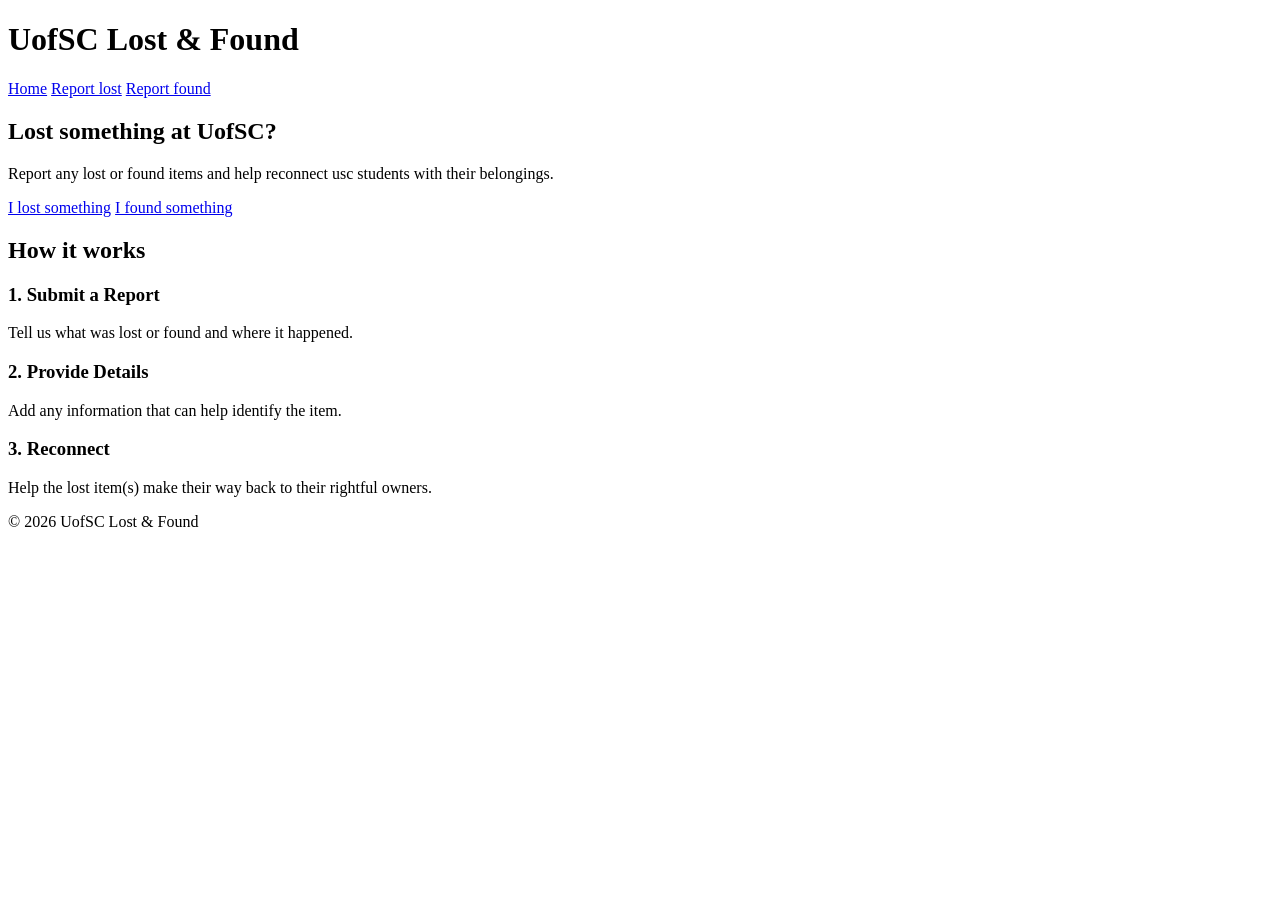
==== index.html @ 00a9fbac "Add files via upload" ====
<!DOCTYPE html>
<html lang="en">
<head>
    <meta charset="UTF-8">
    <meta name="viewport" content="width=device-width, initial-scale=1.0">
    <title>UofSC Lost & Found</title>
    <link rel="stylesheet" href="styles.css">
</head>

<body>

    <header>
        <h1>UofSC Lost & Found</h1>

        <nav>
            <a href="index.html">Home</a>
            <a href="lost.html">Report lost</a>
            <a href="found.html">Report found</a>
        </nav>
    </header>

    <main>

        <section class="hero">
            <h2>Lost something at UofSC?</h2>

            <p>
                Report any lost or found items and help reconnect usc students
                with their belongings.
            </p>

            <div class="button-container">
                <a class="button" href="lost.html">I lost something</a>
                <a class="button" href="found.html">I found something</a>
            </div>
        </section>

        <section class="info">
            <h2>How it works</h2>

            <div class="cards">

                <div class="card">
                    <h3>1. Submit a Report</h3>
                    <p>Tell us what was lost or found and where it happened.</p>
                </div>

                <div class="card">
                    <h3>2. Provide Details</h3>
                    <p>Add any information that can help identify the item.</p>
                </div>

                <div class="card">
                    <h3>3. Reconnect</h3>
                    <p>Help the lost item(s) make their way back to their rightful owners.</p>
                </div>

            </div>
        </section>

    </main>

    <footer>
        <p>&copy; 2026 UofSC Lost & Found</p>
    </footer>

</body>
</html>
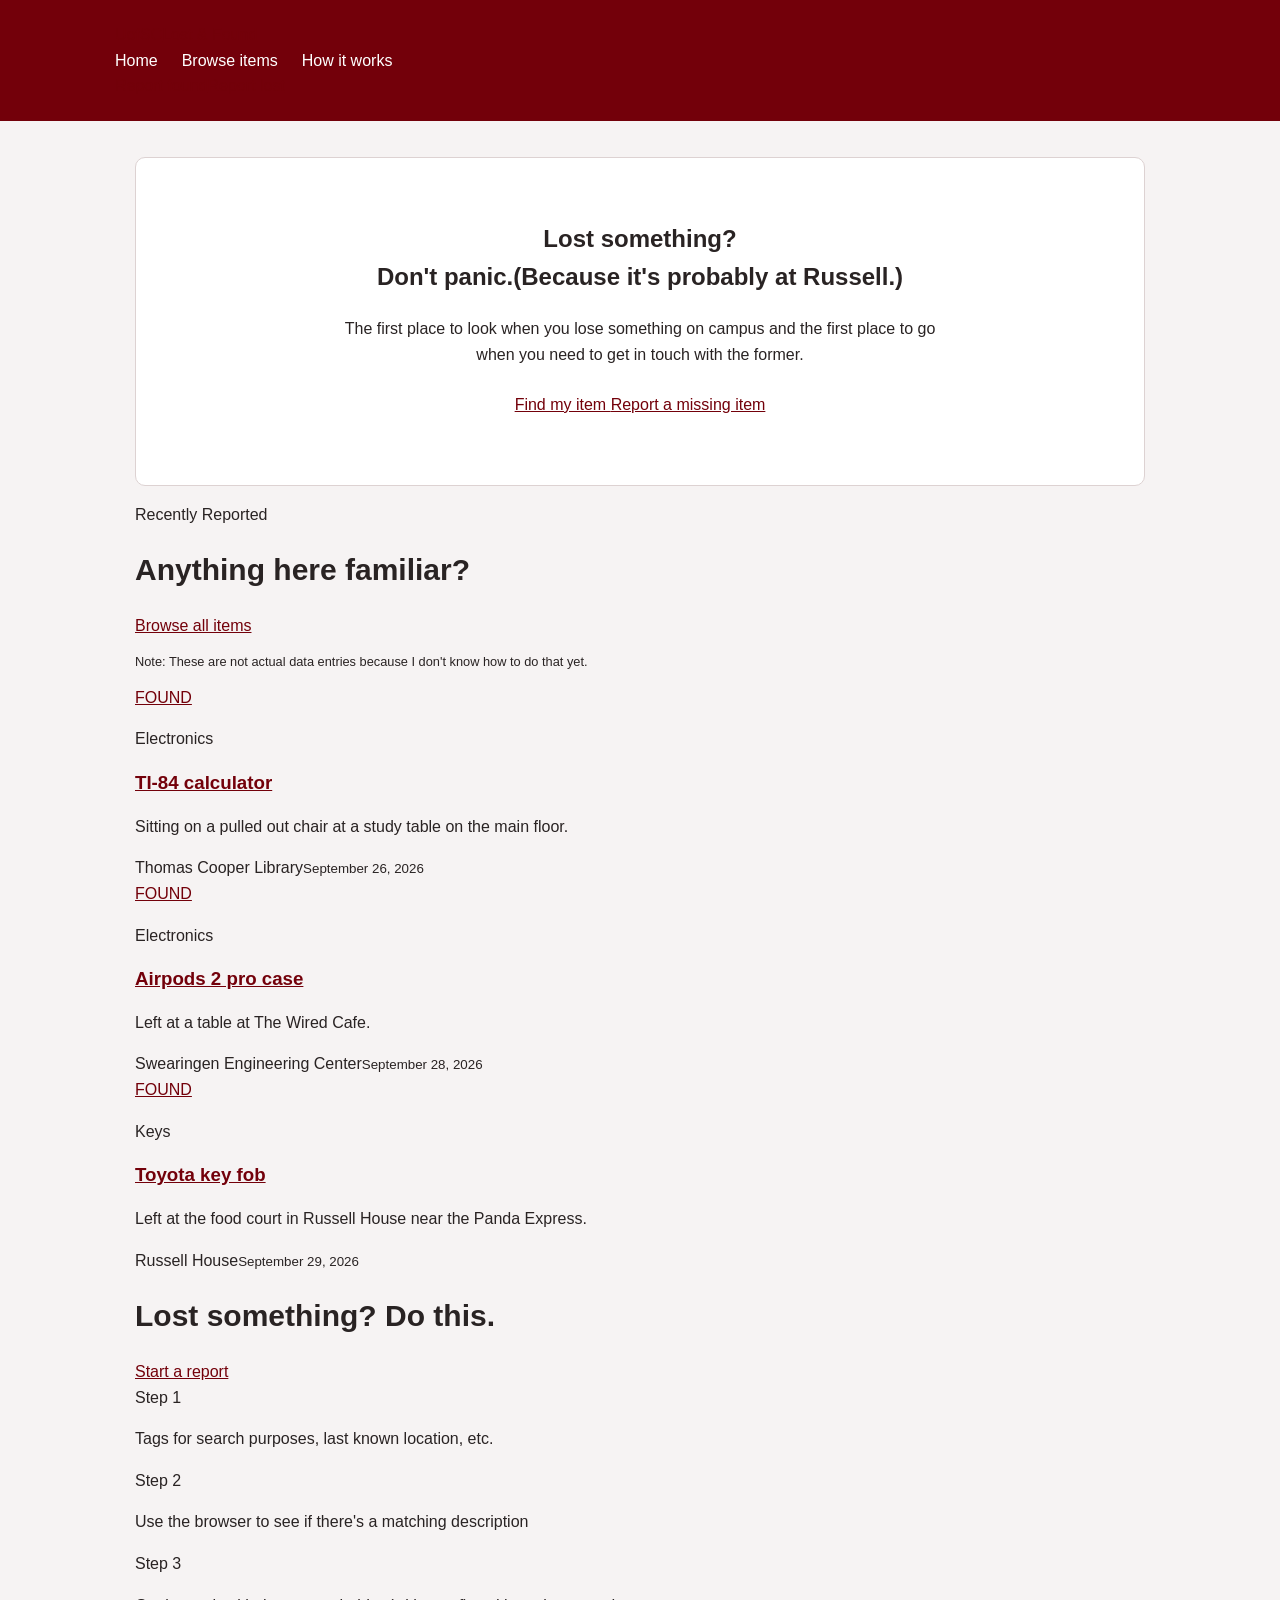
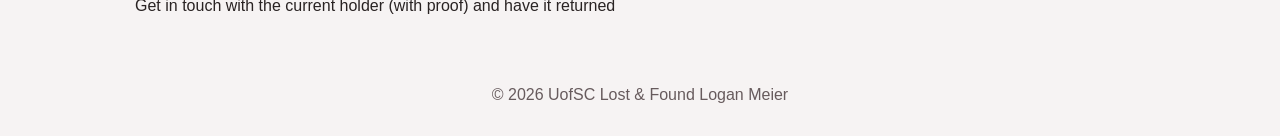
==== commit 80f89c80: "Refactoring" ====
--- a/index.html
+++ b/index.html
@@ -1,68 +1,12 @@
 <!DOCTYPE html>
 <html lang="en">
 <head>
-    <meta charset="UTF-8">
-    <meta name="viewport" content="width=device-width, initial-scale=1.0">
-    <title>UofSC Lost & Found</title>
-    <link rel="stylesheet" href="styles.css">
+<!-- Author: Logan Meier -->
+<meta charset="UTF-8">
+<meta name="viewport" content="width=device-width, initial-scale=1.0">
+<title>Home | UofSC Lost &amp; Found</title>
+<link rel="stylesheet" href="styles.css">
+<style>.sample-note { font-size: 0.8rem; }</style>
 </head>
-
-<body>
-
-    <header>
-        <h1>UofSC Lost & Found</h1>
-
-        <nav>
-            <a href="index.html">Home</a>
-            <a href="lost.html">Report lost</a>
-            <a href="found.html">Report found</a>
-        </nav>
-    </header>
-
-    <main>
-
-        <section class="hero">
-            <h2>Lost something at UofSC?</h2>
-
-            <p>
-                Report any lost or found items and help reconnect usc students
-                with their belongings.
-            </p>
-
-            <div class="button-container">
-                <a class="button" href="lost.html">I lost something</a>
-                <a class="button" href="found.html">I found something</a>
-            </div>
-        </section>
-
-        <section class="info">
-            <h2>How it works</h2>
-
-            <div class="cards">
-
-                <div class="card">
-                    <h3>1. Submit a Report</h3>
-                    <p>Tell us what was lost or found and where it happened.</p>
-                </div>
-
-                <div class="card">
-                    <h3>2. Provide Details</h3>
-                    <p>Add any information that can help identify the item.</p>
-                </div>
-
-                <div class="card">
-                    <h3>3. Reconnect</h3>
-                    <p>Help the lost item(s) make their way back to their rightful owners.</p>
-                </div>
-
-            </div>
-        </section>
-
-    </main>
-
-    <footer>
-        <p>&copy; 2026 UofSC Lost & Found</p>
-    </footer>
-
-</body>
-</html>+<body><header class="site-header"><div class="header-inner"><a class="brand" href="index.html"><span>UofSC<span class="brand-sub">Lost &amp; Found</span></span></a><nav aria-label="Main navigation"><a aria-current="page" href="index.html">Home</a><a  href="items.html">Browse items</a><a  href="index.html#how-it-works">How it works</a></nav><div class="header-actions"><a class="btn-outline" href="found.html">Report found</a><a class="btn" href="lost.html">Report lost</a></div></div></header><main><section class="hero wrap"><div class="hero-copy"><h1>Lost something?<br>Don't panic.<span class="hero-aside">(Because it's probably at Russell.)</span></h1><p class="intro">The first place to look when you lose something on campus and the first place to go when you need to get in touch with the former.</p><div class="hero-actions"><a class="btn" href="items.html">Find my item </a><a class="btn-outline" href="lost.html">Report a missing item</a></div></div><div class="hero-visual"><div class="arch"><img src="images/garnet.png" alt=""></div></div></section><section class="recent wrap"><div class="section-heading"><div><p class="eyebrow">Recently Reported</p><h2>Anything here familiar?</h2></div><a class="btn-outline" href="items.html">Browse all items </a></div><p class="sample-note">Note: These are not actual data entries because I don't know how to do that yet.</p><div class="item-grid"><article class="item-card"><a class="image-link" href="entries/backpack.html" aria-label="View TI-84 calculator"><img src="images/garnet.png" alt=""><span class="badge">FOUND</span></a><div class="card-copy"><p class="eyebrow">Electronics</p><h3><a href="entries/backpack.html">TI-84 calculator</a></h3><p>Sitting on a pulled out chair at a study table on the main floor.</p><div class="card-meta">Thomas Cooper Library<small>September 26, 2026</small></div></div></article><article class="item-card"><a class="image-link" href="entries/headphones.html" aria-label="View Airpods 2 pro case"><img src="images/garnet.png" alt=""><span class="badge">FOUND</span></a><div class="card-copy"><p class="eyebrow">Electronics</p><h3><a href="entries/headphones.html">Airpods 2 pro case</a></h3><p>Left at a table at The Wired Cafe.</p><div class="card-meta">Swearingen Engineering Center<small>September 28, 2026</small></div></div></article><article class="item-card"><a class="image-link" href="entries/keys.html" aria-label="View Toyota key fob"><img src="images/garnet.png" alt=""><span class="badge">FOUND</span></a><div class="card-copy"><p class="eyebrow">Keys</p><h3><a href="entries/keys.html">Toyota key fob</a></h3><p>Left at the food court in Russell House near the Panda Express.</p><div class="card-meta">Russell House<small>September 29, 2026</small></div></div></article></div></section><section class="how" id="how-it-works"><div class="how-inner"><div><h2>Lost something? Do this.</h2><a class="btn gold" href="lost.html">Start a report</a></div><div class="step"><span>Step 1</span><p>Tags for search purposes, last known location, etc.</p></div><div class="step"><span>Step 2</span><p>Use the browser to see if there's a matching description</p></div><div class="step"><span>Step 3</span><p>Get in touch with the current holder (with proof) and have it returned</p></div></div></section></main><footer><p>&copy; 2026 UofSC Lost &amp; Found <span>Logan Meier</span></p></footer></body>
+</html>
--- a/styles.css
+++ b/styles.css
@@ -0,0 +1,240 @@
+/* UofSC Lost & Found â€” Author: Logan Meier */
+* {
+    box-sizing: border-box;
+}
+
+body {
+    margin: 0;
+    background-color: #f6f3f3;
+    color: #292323;
+    font-family: Arial, Helvetica, sans-serif;
+    line-height: 1.6;
+}
+
+header {
+    padding: 22px max(20px, calc((100% - 1050px) / 2));
+    background-color: #73000a;
+    color: white;
+}
+
+header h1 {
+    margin: 0 0 10px;
+    font-size: 28px;
+}
+
+nav {
+    display: flex;
+    flex-wrap: wrap;
+    gap: 12px 24px;
+}
+
+nav a {
+    color: white;
+    text-decoration: none;
+}
+
+nav a:hover {
+    text-decoration: underline;
+}
+
+a {
+    color: #73000a;
+}
+
+main {
+    max-width: 1050px;
+    margin: 36px auto;
+    padding: 0 20px;
+}
+
+h2 {
+    font-size: 30px;
+    line-height: 1.2;
+}
+
+h3 {
+    line-height: 1.3;
+}
+
+.hero {
+    padding: 42px 24px;
+    border: 1px solid #ddd2d2;
+    border-radius: 10px;
+    background-color: white;
+    text-align: center;
+}
+
+.hero h2 {
+    margin-top: 0;
+    color: #73000a;
+}
+
+.hero p {
+    max-width: 600px;
+    margin: 0 auto 24px;
+}
+
+.button-container {
+    display: flex;
+    flex-wrap: wrap;
+    justify-content: center;
+    gap: 14px;
+}
+
+.button,
+button[type="submit"] {
+    display: inline-block;
+    padding: 11px 22px;
+    border: 2px solid #73000a;
+    border-radius: 5px;
+    background-color: #73000a;
+    color: white;
+    font: inherit;
+    font-weight: bold;
+    text-align: center;
+    text-decoration: none;
+    cursor: pointer;
+}
+
+.button:hover,
+button[type="submit"]:hover {
+    border-color: #520007;
+    background-color: #520007;
+}
+
+.info {
+    margin-top: 38px;
+}
+
+.info > h2 {
+    text-align: center;
+}
+
+.cards {
+    display: grid;
+    grid-template-columns: repeat(3, 1fr);
+    gap: 22px;
+}
+
+.card {
+    padding: 24px;
+    border: 1px solid #ddd2d2;
+    border-radius: 10px;
+    background-color: white;
+}
+
+.card h3 {
+    margin-top: 0;
+    color: #73000a;
+}
+
+.card p {
+    margin-bottom: 0;
+}
+
+.form-page {
+    max-width: 800px;
+}
+
+.form-page > h2 {
+    margin-bottom: 12px;
+    color: #73000a;
+}
+
+.form-description {
+    margin-bottom: 24px;
+}
+
+form {
+    padding: 28px;
+    border: 1px solid #ddd2d2;
+    border-radius: 10px;
+    background-color: white;
+}
+
+.form-group {
+    margin-bottom: 20px;
+}
+
+label {
+    display: block;
+    margin-bottom: 7px;
+    font-weight: bold;
+}
+
+input,
+select,
+textarea {
+    width: 100%;
+    min-width: 0;
+    padding: 11px 12px;
+    border: 1px solid #a99b9d;
+    border-radius: 5px;
+    background-color: white;
+    color: #292323;
+    font: inherit;
+}
+
+textarea {
+    resize: vertical;
+}
+
+input[type="file"] {
+    padding: 10px;
+}
+
+input[type="file"]::file-selector-button {
+    margin-right: 12px;
+    padding: 7px 12px;
+    border: 1px solid #a99b9d;
+    border-radius: 4px;
+    background-color: #f6f3f3;
+    color: #292323;
+    cursor: pointer;
+}
+
+a:focus-visible,
+button:focus-visible,
+input:focus-visible,
+select:focus-visible,
+textarea:focus-visible {
+    outline: 3px solid #b18435;
+    outline-offset: 3px;
+}
+
+.campus-photo {
+    display: block;
+    width: 100%;
+    max-width: 700px;
+    height: auto;
+    margin: 20px auto;
+    border-radius: 10px;
+}
+
+footer {
+    padding: 28px 20px;
+    color: #675b5d;
+    text-align: center;
+}
+
+footer p {
+    margin: 0;
+}
+
+@media (max-width: 700px) {
+    .cards {
+        grid-template-columns: 1fr;
+    }
+
+    .hero {
+        padding: 30px 20px;
+    }
+
+    form {
+        padding: 20px;
+    }
+
+    h2 {
+        font-size: 26px;
+    }
+}
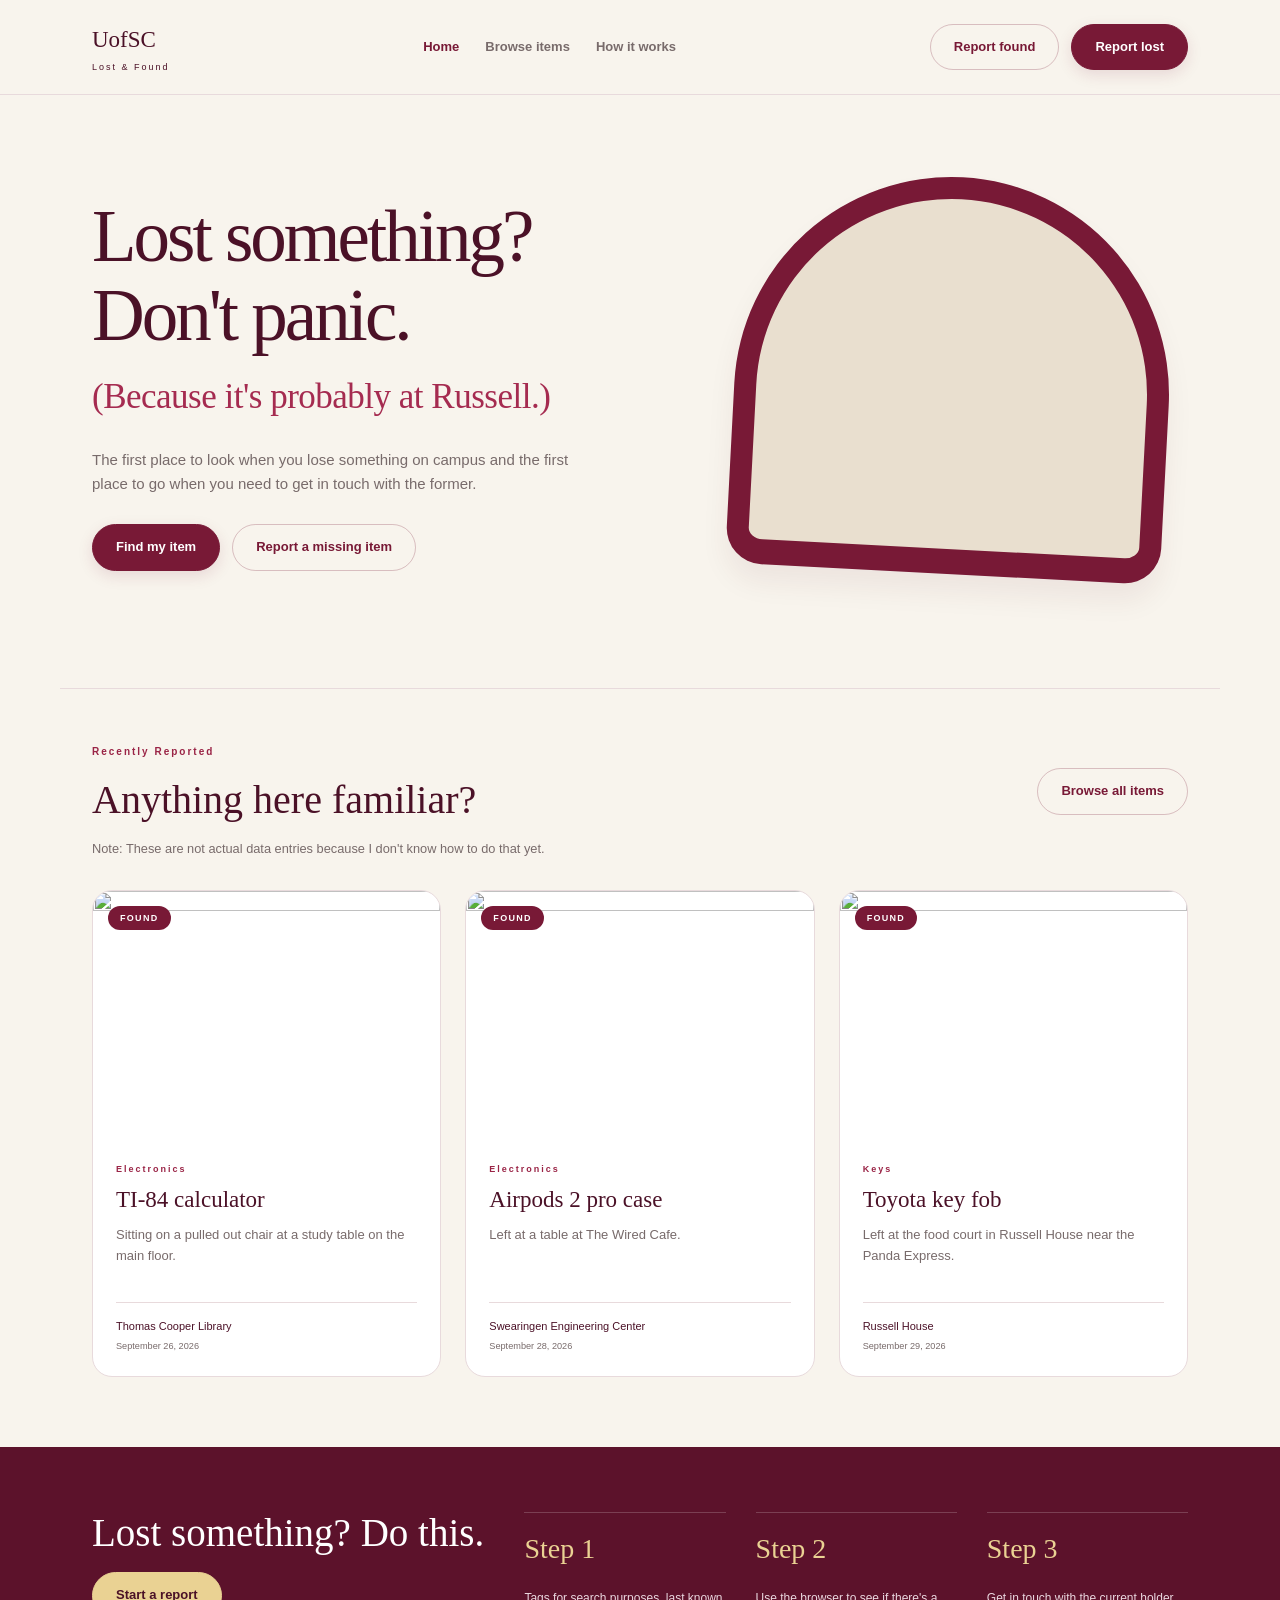
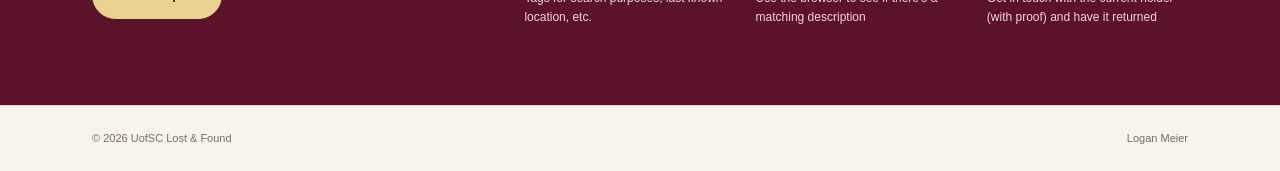
==== commit 9def32a6: "Test" ====
--- a/index.html
+++ b/index.html
@@ -8,5 +8,5 @@
 <link rel="stylesheet" href="styles.css">
 <style>.sample-note { font-size: 0.8rem; }</style>
 </head>
-<body><header class="site-header"><div class="header-inner"><a class="brand" href="index.html"><span>UofSC<span class="brand-sub">Lost &amp; Found</span></span></a><nav aria-label="Main navigation"><a aria-current="page" href="index.html">Home</a><a  href="items.html">Browse items</a><a  href="index.html#how-it-works">How it works</a></nav><div class="header-actions"><a class="btn-outline" href="found.html">Report found</a><a class="btn" href="lost.html">Report lost</a></div></div></header><main><section class="hero wrap"><div class="hero-copy"><h1>Lost something?<br>Don't panic.<span class="hero-aside">(Because it's probably at Russell.)</span></h1><p class="intro">The first place to look when you lose something on campus and the first place to go when you need to get in touch with the former.</p><div class="hero-actions"><a class="btn" href="items.html">Find my item </a><a class="btn-outline" href="lost.html">Report a missing item</a></div></div><div class="hero-visual"><div class="arch"><img src="images/garnet.png" alt=""></div></div></section><section class="recent wrap"><div class="section-heading"><div><p class="eyebrow">Recently Reported</p><h2>Anything here familiar?</h2></div><a class="btn-outline" href="items.html">Browse all items </a></div><p class="sample-note">Note: These are not actual data entries because I don't know how to do that yet.</p><div class="item-grid"><article class="item-card"><a class="image-link" href="entries/backpack.html" aria-label="View TI-84 calculator"><img src="images/garnet.png" alt=""><span class="badge">FOUND</span></a><div class="card-copy"><p class="eyebrow">Electronics</p><h3><a href="entries/backpack.html">TI-84 calculator</a></h3><p>Sitting on a pulled out chair at a study table on the main floor.</p><div class="card-meta">Thomas Cooper Library<small>September 26, 2026</small></div></div></article><article class="item-card"><a class="image-link" href="entries/headphones.html" aria-label="View Airpods 2 pro case"><img src="images/garnet.png" alt=""><span class="badge">FOUND</span></a><div class="card-copy"><p class="eyebrow">Electronics</p><h3><a href="entries/headphones.html">Airpods 2 pro case</a></h3><p>Left at a table at The Wired Cafe.</p><div class="card-meta">Swearingen Engineering Center<small>September 28, 2026</small></div></div></article><article class="item-card"><a class="image-link" href="entries/keys.html" aria-label="View Toyota key fob"><img src="images/garnet.png" alt=""><span class="badge">FOUND</span></a><div class="card-copy"><p class="eyebrow">Keys</p><h3><a href="entries/keys.html">Toyota key fob</a></h3><p>Left at the food court in Russell House near the Panda Express.</p><div class="card-meta">Russell House<small>September 29, 2026</small></div></div></article></div></section><section class="how" id="how-it-works"><div class="how-inner"><div><h2>Lost something? Do this.</h2><a class="btn gold" href="lost.html">Start a report</a></div><div class="step"><span>Step 1</span><p>Tags for search purposes, last known location, etc.</p></div><div class="step"><span>Step 2</span><p>Use the browser to see if there's a matching description</p></div><div class="step"><span>Step 3</span><p>Get in touch with the current holder (with proof) and have it returned</p></div></div></section></main><footer><p>&copy; 2026 UofSC Lost &amp; Found <span>Logan Meier</span></p></footer></body>
+<body><header class="site-header"><div class="header-inner"><a class="brand" href="index.html"><span>UofSC<span class="brand-sub">Lost &amp; Found</span></span></a><nav aria-label="Main navigation"><a aria-current="page" href="index.html">Home</a><a  href="items.html">Browse items</a><a  href="index.html#how-it-works">How it works</a></nav><div class="header-actions"><a class="btn-outline" href="found.html">Report found</a><a class="btn" href="lost.html">Report lost</a></div></div></header><main><section class="hero wrap"><div class="hero-copy"><h1>Lost something?<br>Don't panic.<span class="hero-aside">(Because it's probably at Russell.)</span></h1><p class="intro">The first place to look when you lose something on campus and the first place to go when you need to get in touch with the former.</p><div class="hero-actions"><a class="btn" href="items.html">Find my item </a><a class="btn-outline" href="lost.html">Report a missing item</a></div></div><div class="hero-visual"><div class="arch"><img src="images/garnet.png" alt=""></div></div></section><section class="recent wrap"><div class="section-heading"><div><p class="eyebrow">Recently Reported</p><h2>Anything here familiar?</h2></div><a class="btn-outline" href="items.html">Browse all items </a></div><p class="sample-note">Note: These are not actual data entries because I don't know how to do that yet.</p><div class="item-grid"><article class="item-card"><a class="image-link" href="entries/calc.html" aria-label="View TI-84 calculator"><img src="images/garnet.png" alt=""><span class="badge">FOUND</span></a><div class="card-copy"><p class="eyebrow">Electronics</p><h3><a href="entries/calc.html">TI-84 calculator</a></h3><p>Sitting on a pulled out chair at a study table on the main floor.</p><div class="card-meta">Thomas Cooper Library<small>September 26, 2026</small></div></div></article><article class="item-card"><a class="image-link" href="entries/airpods.html" aria-label="View Airpods 2 pro case"><img src="images/garnet.png" alt=""><span class="badge">FOUND</span></a><div class="card-copy"><p class="eyebrow">Electronics</p><h3><a href="entries/airpods.html">Airpods 2 pro case</a></h3><p>Left at a table at The Wired Cafe.</p><div class="card-meta">Swearingen Engineering Center<small>September 28, 2026</small></div></div></article><article class="item-card"><a class="image-link" href="entries/keyfob.html" aria-label="View Toyota key fob"><img src="images/garnet.png" alt=""><span class="badge">FOUND</span></a><div class="card-copy"><p class="eyebrow">Keys</p><h3><a href="entries/keyfob.html">Toyota key fob</a></h3><p>Left at the food court in Russell House near the Panda Express.</p><div class="card-meta">Russell House<small>September 29, 2026</small></div></div></article></div></section><section class="how" id="how-it-works"><div class="how-inner"><div><h2>Lost something? Do this.</h2><a class="btn gold" href="lost.html">Start a report</a></div><div class="step"><span>Step 1</span><p>Tags for search purposes, last known location, etc.</p></div><div class="step"><span>Step 2</span><p>Use the browser to see if there's a matching description</p></div><div class="step"><span>Step 3</span><p>Get in touch with the current holder (with proof) and have it returned</p></div></div></section></main><footer><p>&copy; 2026 UofSC Lost &amp; Found <span>Logan Meier</span></p></footer></body>
 </html>
--- a/styles.css
+++ b/styles.css
@@ -1,240 +1,744 @@
-/* UofSC Lost & Found â€” Author: Logan Meier */
+/* Author: Logan Meier*/
+:root {
+    --cream: #f8f4ed;
+    --garnet: #781936;
+    --ink: #4b1127;
+    --muted: #786b6b;
+    --line: #e8dadc;
+    --gold: #ead293
+}
+
 * {
-    box-sizing: border-box;
+    box-sizing: border-box
+}
+
+html {
+    scroll-behavior: smooth
 }
 
 body {
     margin: 0;
-    background-color: #f6f3f3;
-    color: #292323;
-    font-family: Arial, Helvetica, sans-serif;
-    line-height: 1.6;
-}
-
-header {
-    padding: 22px max(20px, calc((100% - 1050px) / 2));
-    background-color: #73000a;
+    background: var(--cream);
+    color: var(--ink);
+    font-family: Arial,Helvetica,sans-serif;
+    font-size: 15px;
+    line-height: 1.6
+}
+
+a {
+    color: inherit
+}
+
+img {
+    max-width: 100%;
+    display: block
+}
+
+h1,h2,h3,p {
+    margin-top: 0
+}
+
+h1,h2,h3 {
+    font-family: Georgia,'Times New Roman',serif;
+    font-weight: normal;
+    line-height: 1.08
+}
+
+h2 {
+    font-size: 40px;
+    margin-bottom: 18px
+}
+
+h3 {
+    font-size: 23px
+}
+
+.wrap,.header-inner,.how-inner {
+    max-width: 1160px;
+    margin: auto;
+    padding-left: 32px;
+    padding-right: 32px
+}
+
+.site-header {
+    border-bottom: 1px solid var(--line)
+}
+
+.header-inner {
+    display: flex;
+    align-items: center;
+    justify-content: space-between;
+    gap: 25px;
+    min-height: 94px
+}
+
+.brand {
+    display: flex;
+    align-items: center;
+    gap: 12px;
+    text-decoration: none;
+    font-family: Georgia,serif;
+    font-size: 23px
+}
+
+.brand-mark {
+    display: grid;
+    place-items: center;
+    width: 40px;
+    height: 40px;
+    background: var(--garnet);
     color: white;
-}
-
-header h1 {
-    margin: 0 0 10px;
-    font-size: 28px;
+    border-radius: 50%;
+    box-shadow: 0 4px 12px #78193625
+}
+
+.brand-sub {
+    display: block;
+    font: 9px Arial,sans-serif;
+    letter-spacing: 2px;
+    margin-top: 3px
 }
 
 nav {
     display: flex;
-    flex-wrap: wrap;
-    gap: 12px 24px;
+    gap: 26px
 }
 
 nav a {
+    text-decoration: none;
+    font-size: 13px;
+    font-weight: bold;
+    color: var(--muted)
+}
+
+nav a:hover,nav a[aria-current] {
+    color: var(--garnet)
+}
+
+.header-actions,.hero-actions {
+    display: flex;
+    gap: 12px;
+    flex-wrap: wrap
+}
+
+.btn,.btn-outline {
+    display: inline-block;
+    border-radius: 999px;
+    padding: 12px 23px;
+    text-decoration: none;
+    font-size: 13px;
+    font-weight: bold;
+    border: 1px solid var(--garnet);
+    font-family: Arial,sans-serif;
+    text-align: center;
+    cursor: pointer
+}
+
+.btn {
+    background: var(--garnet);
     color: white;
+    box-shadow: 0 5px 15px #78193620
+}
+
+.btn-outline {
+    background: transparent;
+    color: var(--garnet);
+    border-color: #78193640
+}
+
+.btn:hover {
+    background: #5f122a
+}
+
+.btn-outline:hover {
+    background: #78193608
+}
+
+a:focus-visible,button:focus-visible,input:focus-visible,select:focus-visible,textarea:focus-visible {
+    outline: 3px solid #b88636;
+    outline-offset: 4px
+}
+
+.eyebrow {
+    font-size: 10px;
+    letter-spacing: 2px;
+    font-weight: bold;
+    color: #9a2446;
+    margin-bottom: 18px
+}
+
+.hero {
+    display: grid;
+    grid-template-columns: 1.2fr 1fr;
+    align-items: center;
+    gap: 60px;
+    padding-top: 72px;
+    padding-bottom: 86px
+}
+
+.hero h1 {
+    font-size: clamp(45px,5.7vw,76px);
+    letter-spacing: -3px;
+    margin-bottom: 30px
+}
+
+.hero h1 em {
+    color: #a52b50;
+    font-weight: normal
+}
+
+.intro {
+    color: var(--muted);
+    max-width: 480px;
+    margin-bottom: 28px
+}
+
+.popular {
+    font-size: 11px;
+    color: var(--muted);
+    margin-top: 25px;
+    margin-bottom: 0
+}
+
+.popular strong {
+    color: #9a2446;
+    font-size: 9px;
+    letter-spacing: 1.5px;
+    margin-right: 14px
+}
+
+.hero-visual {
+    position: relative;
+    padding: 10px 18px 28px
+}
+
+.arch {
+    border: 22px solid var(--garnet);
+    border-bottom-width: 25px;
+    border-radius: 240px 240px 40px 40px;
+    transform: rotate(3deg);
+    overflow: hidden;
+    background: #e9dfcf;
+    box-shadow: 0 18px 28px #4b112710
+}
+
+.arch img {
+    width: 100%;
+    height: 350px;
+    object-fit: cover;
+    transform: rotate(-3deg) scale(1.1)
+}
+
+.hero-tag {
+    position: absolute;
+    left: -15px;
+    bottom: 0;
+    background: white;
+    border-radius: 16px;
+    padding: 18px 22px;
+    display: flex;
+    gap: 15px;
+    align-items: center;
+    box-shadow: 0 10px 25px #4b112720;
+    font-family: Georgia,serif
+}
+
+.hero-tag>span {
+    background: #f1e0e5;
+    border-radius: 50%;
+    padding: 7px 13px
+}
+
+.hero-tag small {
+    display: block;
+    font: 11px Arial,sans-serif;
+    color: var(--muted);
+    margin-top: 5px
+}
+
+.recent {
+    padding-top: 55px;
+    padding-bottom: 70px;
+    border-top: 1px solid var(--line)
+}
+
+.section-heading {
+    display: flex;
+    justify-content: space-between;
+    gap: 20px;
+    align-items: center
+}
+
+.sample-note {
+    color: var(--muted)
+}
+
+.item-grid {
+    display: grid;
+    grid-template-columns: repeat(3,1fr);
+    gap: 24px;
+    margin-top: 30px
+}
+
+.item-card {
+    background: white;
+    border: 1px solid var(--line);
+    border-radius: 20px;
+    overflow: hidden;
+}
+
+.image-link {
+    display: block;
+    position: relative
+}
+
+.image-link img {
+    width: 100%;
+    aspect-ratio: 1.4;
+    object-fit: cover
+}
+
+.badge {
+    position: absolute;
+    top: 15px;
+    left: 15px;
+    background: var(--garnet);
+    color: white;
+    font-size: 9px;
+    font-weight: bold;
+    letter-spacing: 1.3px;
+    border-radius: 20px;
+    padding: 5px 12px
+}
+
+.card-copy {
+    padding: 23px
+}
+
+.card-copy .eyebrow {
+    font-size: 9px;
+    margin-bottom: 12px
+}
+
+.card-copy h3 {
+    margin-bottom: 12px
+}
+
+.card-copy h3 a {
+    text-decoration: none
+}
+
+.card-copy h3 a:hover {
+    text-decoration: underline
+}
+
+.card-copy>p:not(.eyebrow) {
+    color: var(--muted);
+    font-size: 13px;
+    min-height: 64px
+}
+
+.card-meta {
+    border-top: 1px solid var(--line);
+    padding-top: 15px;
+    font-size: 11px
+}
+
+.card-meta small {
+    display: block;
+    color: var(--muted);
+    margin-top: 3px
+}
+
+.how {
+    background: #5c122b;
+    color: white;
+    padding: 65px 0
+}
+
+.how-inner {
+    display: grid;
+    grid-template-columns: 2fr 1fr 1fr 1fr;
+    gap: 30px
+}
+
+.how .eyebrow {
+    color: var(--gold)
+}
+
+.how h2 {
+    font-size: 39px
+}
+
+.gold {
+    background: var(--gold);
+    color: var(--ink);
+    border-color: var(--gold);
+    box-shadow: none
+}
+
+.gold:hover {
+    background: #f1dfae
+}
+
+.step {
+    border-top: 1px solid #ffffff30;
+    padding-top: 20px
+}
+
+.step>span {
+    font: 28px Georgia,serif;
+    color: var(--gold)
+}
+
+.step h3 {
+    font-size: 19px;
+    margin: 24px 0 15px
+}
+
+.step p {
+    font-size: 12px;
+    color: #ead7df
+}
+
+.page-main {
+    padding-top: 60px;
+    padding-bottom: 65px
+}
+
+.page-title {
+    font-size: 54px;
+    letter-spacing: -1.5px;
+    margin-bottom: 24px
+}
+
+.back {
+    display: inline-block;
     text-decoration: none;
-}
-
-nav a:hover {
-    text-decoration: underline;
-}
-
-a {
-    color: #73000a;
-}
-
-main {
-    max-width: 1050px;
-    margin: 36px auto;
-    padding: 0 20px;
-}
-
-h2 {
-    font-size: 30px;
-    line-height: 1.2;
-}
-
-h3 {
-    line-height: 1.3;
-}
-
-.hero {
-    padding: 42px 24px;
-    border: 1px solid #ddd2d2;
-    border-radius: 10px;
-    background-color: white;
-    text-align: center;
-}
-
-.hero h2 {
-    margin-top: 0;
-    color: #73000a;
-}
-
-.hero p {
-    max-width: 600px;
-    margin: 0 auto 24px;
-}
-
-.button-container {
-    display: flex;
-    flex-wrap: wrap;
-    justify-content: center;
-    gap: 14px;
-}
-
-.button,
-button[type="submit"] {
+    font-size: 13px;
+    margin-bottom: 30px
+}
+
+.detail {
+    background: white;
+    border: 1px solid var(--line);
+    border-radius: 24px;
+    overflow: hidden;
+    display: grid;
+    grid-template-columns: 1fr 1.2fr
+}
+
+.detail-image {
+    height: 100%;
+    width: 100%;
+    object-fit: cover;
+    min-height: 450px
+}
+
+.detail-copy {
+    padding: 38px
+}
+
+.badge.static {
+    position: static;
     display: inline-block;
-    padding: 11px 22px;
-    border: 2px solid #73000a;
-    border-radius: 5px;
-    background-color: #73000a;
-    color: white;
-    font: inherit;
-    font-weight: bold;
-    text-align: center;
-    text-decoration: none;
-    cursor: pointer;
-}
-
-.button:hover,
-button[type="submit"]:hover {
-    border-color: #520007;
-    background-color: #520007;
-}
-
-.info {
-    margin-top: 38px;
-}
-
-.info > h2 {
-    text-align: center;
-}
-
-.cards {
+    margin-bottom: 22px
+}
+
+.detail-copy .page-title {
+    font-size: 43px
+}
+
+.detail-copy p {
+    color: var(--muted)
+}
+
+dl {
     display: grid;
-    grid-template-columns: repeat(3, 1fr);
-    gap: 22px;
-}
-
-.card {
-    padding: 24px;
-    border: 1px solid #ddd2d2;
-    border-radius: 10px;
-    background-color: white;
-}
-
-.card h3 {
-    margin-top: 0;
-    color: #73000a;
-}
-
-.card p {
-    margin-bottom: 0;
-}
-
-.form-page {
-    max-width: 800px;
-}
-
-.form-page > h2 {
-    margin-bottom: 12px;
-    color: #73000a;
-}
-
-.form-description {
-    margin-bottom: 24px;
+    grid-template-columns: 100px 1fr;
+    gap: 10px;
+    font-size: 13px;
+    margin: 25px 0 30px
+}
+
+dt {
+    font-weight: bold
+}
+
+dd {
+    margin: 0;
+    color: var(--muted)
+}
+
+.small-title {
+    font-size: 25px
+}
+
+.return-box {
+    border-top: 1px solid var(--line);
+    padding-top: 24px;
+    margin-top: 28px
+}
+
+.form-layout {
+    display: grid;
+    grid-template-columns: .8fr 1.2fr;
+    gap: 65px
+}
+
+.form-art {
+    max-width: 280px;
+    border-radius: 170px 170px 20px 20px;
+    margin-top: 32px
 }
 
 form {
-    padding: 28px;
-    border: 1px solid #ddd2d2;
-    border-radius: 10px;
-    background-color: white;
+    background: white;
+    border: 1px solid var(--line);
+    border-radius: 22px;
+    padding: 32px;
+    box-shadow: 0 12px 35px #4b112706
 }
 
 .form-group {
-    margin-bottom: 20px;
+    margin-bottom: 20px
 }
 
 label {
     display: block;
-    margin-bottom: 7px;
+    font-size: 12px;
     font-weight: bold;
-}
-
-input,
-select,
-textarea {
+    margin-bottom: 8px
+}
+
+input,select,textarea {
     width: 100%;
     min-width: 0;
-    padding: 11px 12px;
-    border: 1px solid #a99b9d;
-    border-radius: 5px;
-    background-color: white;
-    color: #292323;
-    font: inherit;
+    padding: 12px 14px;
+    border: 1px solid #78193630;
+    border-radius: 10px;
+    background: white;
+    color: #332427;
+    font: 14px Arial,sans-serif
 }
 
 textarea {
-    resize: vertical;
-}
-
-input[type="file"] {
-    padding: 10px;
-}
-
-input[type="file"]::file-selector-button {
-    margin-right: 12px;
-    padding: 7px 12px;
-    border: 1px solid #a99b9d;
-    border-radius: 4px;
-    background-color: #f6f3f3;
-    color: #292323;
-    cursor: pointer;
-}
-
-a:focus-visible,
-button:focus-visible,
-input:focus-visible,
-select:focus-visible,
-textarea:focus-visible {
-    outline: 3px solid #b18435;
-    outline-offset: 3px;
-}
-
-.campus-photo {
+    resize: vertical
+}
+
+input[type=file] {
+    font-size: 12px
+}
+
+button[type=submit] {
+    background: var(--garnet);
+    color: white;
+    border: 0;
+    border-radius: 999px;
+    padding: 13px 24px;
+    font-weight: bold;
+    cursor: pointer
+}
+
+footer {
+    border-top: 1px solid var(--line);
+    padding: 24px 32px;
+    color: var(--muted);
+    font-size: 11px
+}
+
+footer p {
+    max-width: 1096px;
+    margin: auto;
+    display: flex;
+    justify-content: space-between;
+    gap: 20px
+}
+
+::selection {
+    background: var(--garnet);
+    color: white
+}
+
+@media(max-width:900px) {
+    .header-inner {
+        flex-wrap: wrap;
+        padding-top: 20px;
+        padding-bottom: 20px
+    }
+
+    .header-actions {
+        margin-left: auto
+    }
+
+    nav {
+        order: 3;
+        width: 100%;
+        justify-content: center
+    }
+
+    .hero {
+        gap: 25px
+    }
+
+    .hero h1 {
+        letter-spacing: -2px
+    }
+
+    .arch {
+        border-width: 15px
+    }
+
+    .arch img {
+        height: 290px
+    }
+
+    .how-inner {
+        grid-template-columns: 1fr 1fr
+    }
+
+    .form-layout {
+        gap: 30px
+    }
+
+    .detail {
+        grid-template-columns: 1fr
+    }
+
+    .detail-image {
+        min-height: 0;
+        max-height: 360px
+    }
+
+    .item-grid {
+        gap: 15px
+    }
+
+    .card-copy {
+        padding: 18px
+    }
+
+}
+
+@media(max-width:600px) {
+    .wrap,.header-inner,.how-inner {
+        padding-left: 20px;
+        padding-right: 20px
+    }
+
+    .header-actions {
+        gap: 7px
+    }
+
+    .header-actions a {
+        padding: 9px 12px;
+        font-size: 11px
+    }
+
+    .brand {
+        font-size: 19px
+    }
+
+    .brand-mark {
+        width: 32px;
+        height: 32px
+    }
+
+    .hero {
+        grid-template-columns: 1fr;
+        padding-top: 40px;
+        padding-bottom: 50px;
+        gap: 40px
+    }
+
+    .hero h1 {
+        font-size: 55px
+    }
+
+    .hero-visual {
+        max-width: 380px;
+        margin: auto;
+        width: 100%
+    }
+
+    .hero-tag {
+        left: 0;
+        padding: 15px
+    }
+
+    .item-grid,.form-layout {
+        grid-template-columns: 1fr
+    }
+
+    .section-heading {
+        align-items: flex-start;
+        flex-direction: column
+    }
+
+    h2 {
+        font-size: 34px
+    }
+
+    .page-title {
+        font-size: 43px
+    }
+
+    .how-inner {
+        grid-template-columns: 1fr
+    }
+
+    .how h2 {
+        font-size: 35px
+    }
+
+    .form-art {
+        display: none
+    }
+
+    form,.detail-copy {
+        padding: 24px
+    }
+
+    .page-main {
+        padding-top: 40px
+    }
+
+    .card-copy>p: not(.eyebrow) {
+        min-height: 0
+    }
+
+    footer p {
+        flex-direction: column;
+        gap: 5px
+    }
+
+}
+
+@media(prefers-reduced-motion:reduce) {
+    html {
+        scroll-behavior: auto
+    }
+
+    * {
+        transition: none!important
+    }
+
+}
+
+.hero-aside {
     display: block;
-    width: 100%;
-    max-width: 700px;
-    height: auto;
-    margin: 20px auto;
-    border-radius: 10px;
-}
-
-footer {
-    padding: 28px 20px;
-    color: #675b5d;
-    text-align: center;
-}
-
-footer p {
-    margin: 0;
-}
-
-@media (max-width: 700px) {
-    .cards {
-        grid-template-columns: 1fr;
-    }
-
-    .hero {
-        padding: 30px 20px;
-    }
-
-    form {
-        padding: 20px;
-    }
-
-    h2 {
-        font-size: 26px;
-    }
-}+    color: #a52b50;
+    font-size: clamp(24px,2.8vw,35px);
+    letter-spacing: -.5px;
+    line-height: 1.2;
+    margin-top: 20px
+}
+
+.step p {
+    margin-top: 24px
+}
+
+.btn:disabled {
+    cursor: default;
+    opacity: .75
+}
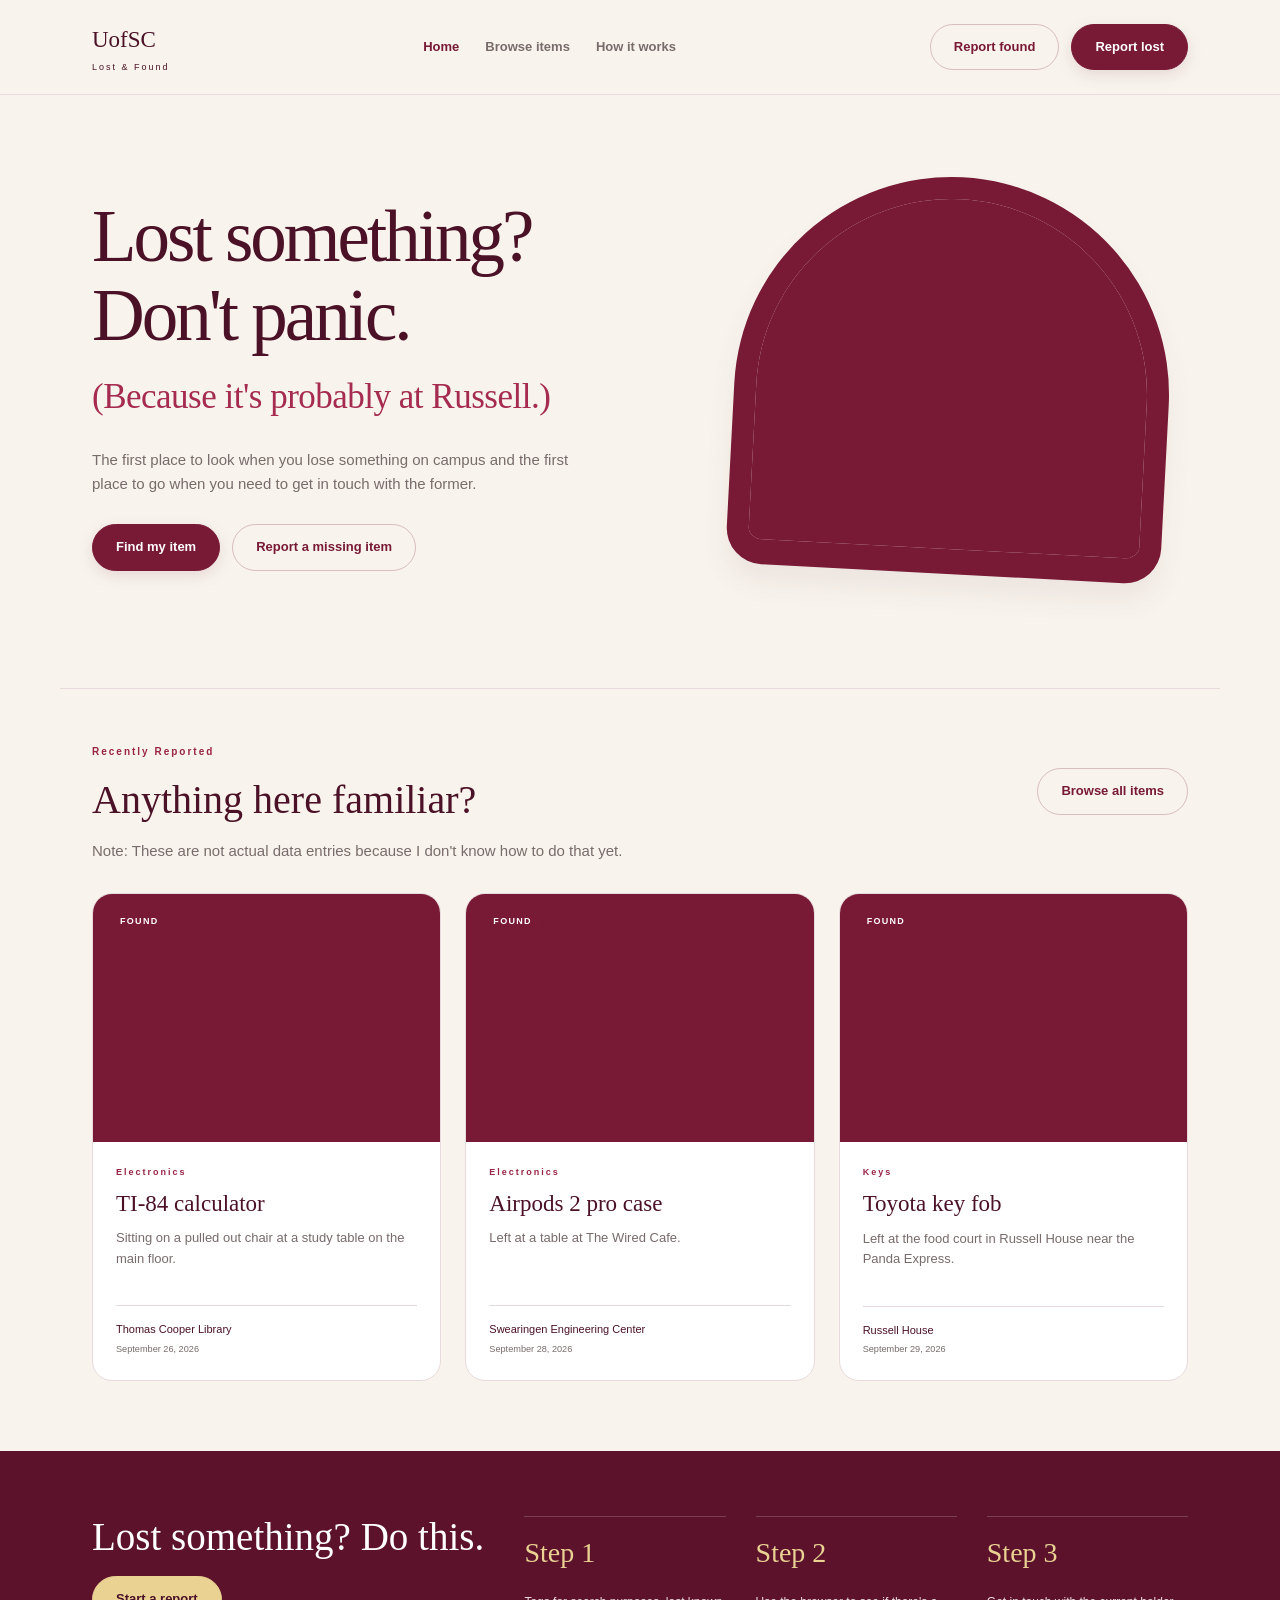
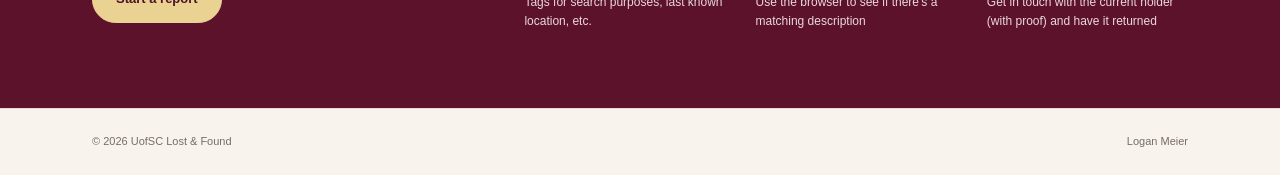
==== commit 84a33f07: "Enhance index.html with responsive design and links Added responsive stylesheet and updated item lin" ====
--- a/index.html
+++ b/index.html
@@ -6,7 +6,124 @@
 <meta name="viewport" content="width=device-width, initial-scale=1.0">
 <title>Home | UofSC Lost &amp; Found</title>
 <link rel="stylesheet" href="styles.css">
-<style>.sample-note { font-size: 0.8rem; }</style>
+<link rel="stylesheet" href="responsive.css">
 </head>
-<body><header class="site-header"><div class="header-inner"><a class="brand" href="index.html"><span>UofSC<span class="brand-sub">Lost &amp; Found</span></span></a><nav aria-label="Main navigation"><a aria-current="page" href="index.html">Home</a><a  href="items.html">Browse items</a><a  href="index.html#how-it-works">How it works</a></nav><div class="header-actions"><a class="btn-outline" href="found.html">Report found</a><a class="btn" href="lost.html">Report lost</a></div></div></header><main><section class="hero wrap"><div class="hero-copy"><h1>Lost something?<br>Don't panic.<span class="hero-aside">(Because it's probably at Russell.)</span></h1><p class="intro">The first place to look when you lose something on campus and the first place to go when you need to get in touch with the former.</p><div class="hero-actions"><a class="btn" href="items.html">Find my item </a><a class="btn-outline" href="lost.html">Report a missing item</a></div></div><div class="hero-visual"><div class="arch"><img src="images/garnet.png" alt=""></div></div></section><section class="recent wrap"><div class="section-heading"><div><p class="eyebrow">Recently Reported</p><h2>Anything here familiar?</h2></div><a class="btn-outline" href="items.html">Browse all items </a></div><p class="sample-note">Note: These are not actual data entries because I don't know how to do that yet.</p><div class="item-grid"><article class="item-card"><a class="image-link" href="entries/calc.html" aria-label="View TI-84 calculator"><img src="images/garnet.png" alt=""><span class="badge">FOUND</span></a><div class="card-copy"><p class="eyebrow">Electronics</p><h3><a href="entries/calc.html">TI-84 calculator</a></h3><p>Sitting on a pulled out chair at a study table on the main floor.</p><div class="card-meta">Thomas Cooper Library<small>September 26, 2026</small></div></div></article><article class="item-card"><a class="image-link" href="entries/airpods.html" aria-label="View Airpods 2 pro case"><img src="images/garnet.png" alt=""><span class="badge">FOUND</span></a><div class="card-copy"><p class="eyebrow">Electronics</p><h3><a href="entries/airpods.html">Airpods 2 pro case</a></h3><p>Left at a table at The Wired Cafe.</p><div class="card-meta">Swearingen Engineering Center<small>September 28, 2026</small></div></div></article><article class="item-card"><a class="image-link" href="entries/keyfob.html" aria-label="View Toyota key fob"><img src="images/garnet.png" alt=""><span class="badge">FOUND</span></a><div class="card-copy"><p class="eyebrow">Keys</p><h3><a href="entries/keyfob.html">Toyota key fob</a></h3><p>Left at the food court in Russell House near the Panda Express.</p><div class="card-meta">Russell House<small>September 29, 2026</small></div></div></article></div></section><section class="how" id="how-it-works"><div class="how-inner"><div><h2>Lost something? Do this.</h2><a class="btn gold" href="lost.html">Start a report</a></div><div class="step"><span>Step 1</span><p>Tags for search purposes, last known location, etc.</p></div><div class="step"><span>Step 2</span><p>Use the browser to see if there's a matching description</p></div><div class="step"><span>Step 3</span><p>Get in touch with the current holder (with proof) and have it returned</p></div></div></section></main><footer><p>&copy; 2026 UofSC Lost &amp; Found <span>Logan Meier</span></p></footer></body>
+<body>
+<header class="site-header">
+<div class="header-inner">
+<a class="brand" href="index.html">
+<span>UofSC<span class="brand-sub">Lost &amp; Found</span>
+</span>
+</a>
+<nav aria-label="Main navigation">
+<a aria-current="page" href="index.html">Home</a>
+<a  href="items.html">Browse items</a>
+<a  href="index.html#how-it-works">How it works</a>
+</nav>
+<div class="header-actions">
+<a class="btn-outline" href="found.html">Report found</a>
+<a class="btn" href="lost.html">Report lost</a>
+</div>
+</div>
+</header>
+<main>
+<section class="hero wrap">
+<div class="hero-copy">
+<h1>Lost something?<br>Don't panic.<span class="hero-aside">(Because it's probably at Russell.)</span>
+</h1>
+<p class="intro">The first place to look when you lose something on campus and the first place to go when you need to get in touch with the former.</p>
+<div class="hero-actions">
+<a class="btn" href="items.html">Find my item </a>
+<a class="btn-outline" href="lost.html">Report a missing item</a>
+</div>
+</div>
+<div class="hero-visual">
+<div class="arch">
+<img src="images/garnet.png" alt="">
+</div>
+</div>
+</section>
+<section class="recent wrap">
+<div class="section-heading">
+<div>
+<p class="eyebrow">Recently Reported</p>
+<h2>Anything here familiar?</h2>
+</div>
+<a class="btn-outline" href="items.html">Browse all items </a>
+</div>
+<p class="sample-note">Note: These are not actual data entries because I don't know how to do that yet.</p>
+<div class="item-grid">
+<article class="item-card">
+<a class="image-link" href="entries/backpack.html" aria-label="View TI-84 calculator">
+<img src="images/garnet.png" alt="">
+<span class="badge">FOUND</span>
+</a>
+<div class="card-copy">
+<p class="eyebrow">Electronics</p>
+<h3>
+<a href="entries/backpack.html">TI-84 calculator</a>
+</h3>
+<p>Sitting on a pulled out chair at a study table on the main floor.</p>
+<div class="card-meta">Thomas Cooper Library<small>September 26, 2026</small>
+</div>
+</div>
+</article>
+<article class="item-card">
+<a class="image-link" href="entries/headphones.html" aria-label="View Airpods 2 pro case">
+<img src="images/garnet.png" alt="">
+<span class="badge">FOUND</span>
+</a>
+<div class="card-copy">
+<p class="eyebrow">Electronics</p>
+<h3>
+<a href="entries/headphones.html">Airpods 2 pro case</a>
+</h3>
+<p>Left at a table at The Wired Cafe.</p>
+<div class="card-meta">Swearingen Engineering Center<small>September 28, 2026</small>
+</div>
+</div>
+</article>
+<article class="item-card">
+<a class="image-link" href="entries/keys.html" aria-label="View Toyota key fob">
+<img src="images/garnet.png" alt="">
+<span class="badge">FOUND</span>
+</a>
+<div class="card-copy">
+<p class="eyebrow">Keys</p>
+<h3>
+<a href="entries/keys.html">Toyota key fob</a>
+</h3>
+<p>Left at the food court in Russell House near the Panda Express.</p>
+<div class="card-meta">Russell House<small>September 29, 2026</small>
+</div>
+</div>
+</article>
+</div>
+</section>
+<section class="how" id="how-it-works">
+<div class="how-inner">
+<div>
+<h2>Lost something? Do this.</h2>
+<a class="btn gold" href="lost.html">Start a report</a>
+</div>
+<div class="step">
+<span>Step 1</span>
+<p>Tags for search purposes, last known location, etc.</p>
+</div>
+<div class="step">
+<span>Step 2</span>
+<p>Use the browser to see if there's a matching description</p>
+</div>
+<div class="step">
+<span>Step 3</span>
+<p>Get in touch with the current holder (with proof) and have it returned</p>
+</div>
+</div>
+</section>
+</main>
+<footer>
+<p>&copy; 2026 UofSC Lost &amp; Found <span>Logan Meier</span>
+</p>
+</footer>
+</body>
 </html>
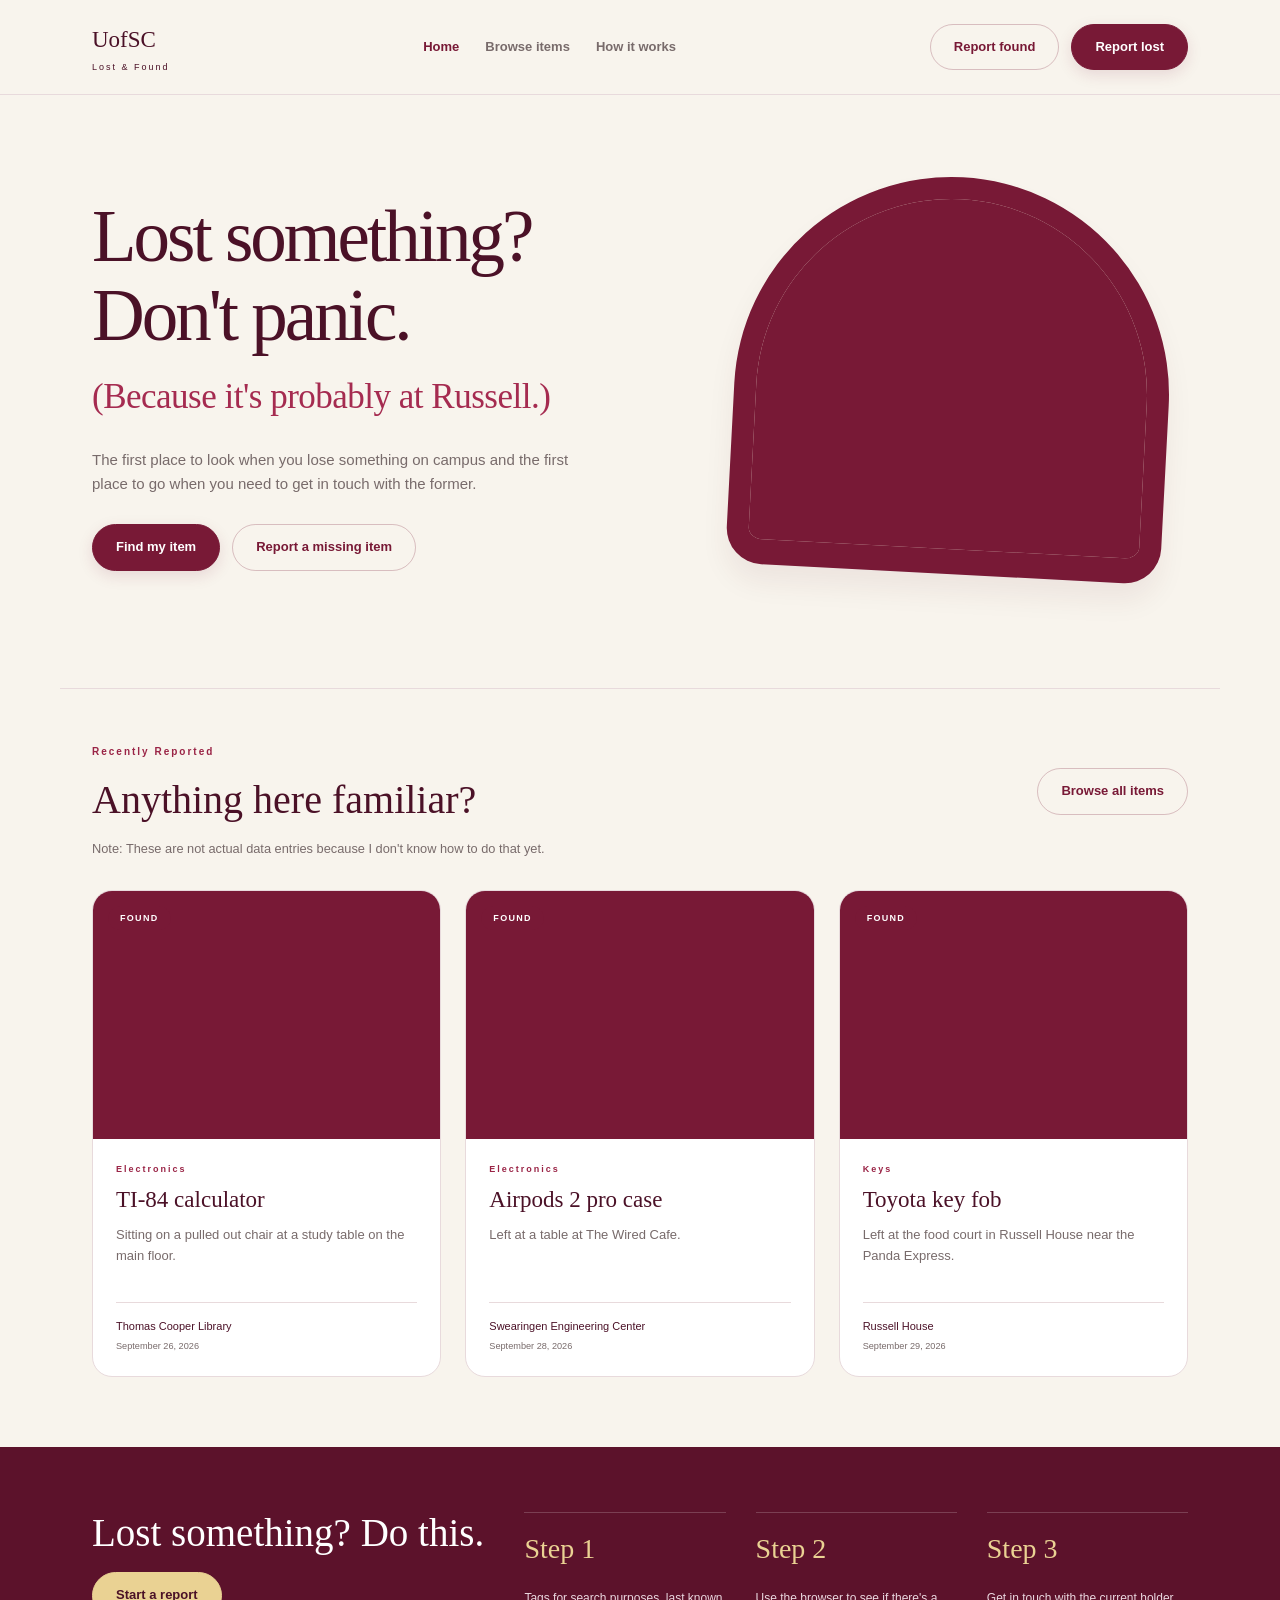
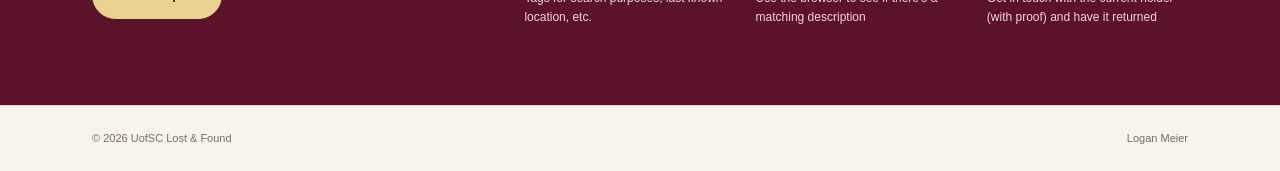
==== commit 5f5af448: "Refactor index.html and add sample note styling Added styling for sample note and updated HTML struc" ====
--- a/index.html
+++ b/index.html
@@ -1,129 +1,158 @@
-<!DOCTYPE html>
+<!doctype html>
 <html lang="en">
-<head>
-<!-- Author: Logan Meier -->
-<meta charset="UTF-8">
-<meta name="viewport" content="width=device-width, initial-scale=1.0">
-<title>Home | UofSC Lost &amp; Found</title>
-<link rel="stylesheet" href="styles.css">
-<link rel="stylesheet" href="responsive.css">
-</head>
-<body>
-<header class="site-header">
-<div class="header-inner">
-<a class="brand" href="index.html">
-<span>UofSC<span class="brand-sub">Lost &amp; Found</span>
-</span>
-</a>
-<nav aria-label="Main navigation">
-<a aria-current="page" href="index.html">Home</a>
-<a  href="items.html">Browse items</a>
-<a  href="index.html#how-it-works">How it works</a>
-</nav>
-<div class="header-actions">
-<a class="btn-outline" href="found.html">Report found</a>
-<a class="btn" href="lost.html">Report lost</a>
-</div>
-</div>
-</header>
-<main>
-<section class="hero wrap">
-<div class="hero-copy">
-<h1>Lost something?<br>Don't panic.<span class="hero-aside">(Because it's probably at Russell.)</span>
-</h1>
-<p class="intro">The first place to look when you lose something on campus and the first place to go when you need to get in touch with the former.</p>
-<div class="hero-actions">
-<a class="btn" href="items.html">Find my item </a>
-<a class="btn-outline" href="lost.html">Report a missing item</a>
-</div>
-</div>
-<div class="hero-visual">
-<div class="arch">
-<img src="images/garnet.png" alt="">
-</div>
-</div>
-</section>
-<section class="recent wrap">
-<div class="section-heading">
-<div>
-<p class="eyebrow">Recently Reported</p>
-<h2>Anything here familiar?</h2>
-</div>
-<a class="btn-outline" href="items.html">Browse all items </a>
-</div>
-<p class="sample-note">Note: These are not actual data entries because I don't know how to do that yet.</p>
-<div class="item-grid">
-<article class="item-card">
-<a class="image-link" href="entries/backpack.html" aria-label="View TI-84 calculator">
-<img src="images/garnet.png" alt="">
-<span class="badge">FOUND</span>
-</a>
-<div class="card-copy">
-<p class="eyebrow">Electronics</p>
-<h3>
-<a href="entries/backpack.html">TI-84 calculator</a>
-</h3>
-<p>Sitting on a pulled out chair at a study table on the main floor.</p>
-<div class="card-meta">Thomas Cooper Library<small>September 26, 2026</small>
-</div>
-</div>
-</article>
-<article class="item-card">
-<a class="image-link" href="entries/headphones.html" aria-label="View Airpods 2 pro case">
-<img src="images/garnet.png" alt="">
-<span class="badge">FOUND</span>
-</a>
-<div class="card-copy">
-<p class="eyebrow">Electronics</p>
-<h3>
-<a href="entries/headphones.html">Airpods 2 pro case</a>
-</h3>
-<p>Left at a table at The Wired Cafe.</p>
-<div class="card-meta">Swearingen Engineering Center<small>September 28, 2026</small>
-</div>
-</div>
-</article>
-<article class="item-card">
-<a class="image-link" href="entries/keys.html" aria-label="View Toyota key fob">
-<img src="images/garnet.png" alt="">
-<span class="badge">FOUND</span>
-</a>
-<div class="card-copy">
-<p class="eyebrow">Keys</p>
-<h3>
-<a href="entries/keys.html">Toyota key fob</a>
-</h3>
-<p>Left at the food court in Russell House near the Panda Express.</p>
-<div class="card-meta">Russell House<small>September 29, 2026</small>
-</div>
-</div>
-</article>
-</div>
-</section>
-<section class="how" id="how-it-works">
-<div class="how-inner">
-<div>
-<h2>Lost something? Do this.</h2>
-<a class="btn gold" href="lost.html">Start a report</a>
-</div>
-<div class="step">
-<span>Step 1</span>
-<p>Tags for search purposes, last known location, etc.</p>
-</div>
-<div class="step">
-<span>Step 2</span>
-<p>Use the browser to see if there's a matching description</p>
-</div>
-<div class="step">
-<span>Step 3</span>
-<p>Get in touch with the current holder (with proof) and have it returned</p>
-</div>
-</div>
-</section>
-</main>
-<footer>
-<p>&copy; 2026 UofSC Lost &amp; Found <span>Logan Meier</span>
-</p>
-</footer>
-</body>
+    <head>
+        <!-- Author: Logan Meier -->
+        <meta charset="UTF-8" />
+        <meta name="viewport" content="width=device-width, initial-scale=1.0" />
+        <title>Home | UofSC Lost &amp; Found</title>
+        <link rel="stylesheet" href="styles.css" />
+        <style>
+            .sample-note {
+                font-size: 0.8rem;
+            }
+        </style>
+    </head>
+    <body>
+        <header class="site-header">
+            <div class="header-inner">
+                <a class="brand" href="index.html">
+                    <span>
+                        UofSC
+                        <span class="brand-sub">Lost &amp; Found</span>
+                    </span>
+                </a>
+                <nav aria-label="Main navigation">
+                    <a aria-current="page" href="index.html">Home</a>
+                    <a href="items.html">Browse items</a>
+                    <a href="index.html#how-it-works">How it works</a>
+                </nav>
+                <div class="header-actions">
+                    <a class="btn-outline" href="found.html">Report found</a>
+                    <a class="btn" href="lost.html">Report lost</a>
+                </div>
+            </div>
+        </header>
+        <main>
+            <section class="hero wrap">
+                <div class="hero-copy">
+                    <h1>
+                        Lost something?
+                        <br />
+                        Don't panic.
+                        <span class="hero-aside">(Because it's probably at Russell.)</span>
+                    </h1>
+                    <p class="intro">
+                        The first place to look when you lose something on campus and the first
+                        place to go when you need to get in touch with the former.
+                    </p>
+                    <div class="hero-actions">
+                        <a class="btn" href="items.html">Find my item</a>
+                        <a class="btn-outline" href="lost.html">Report a missing item</a>
+                    </div>
+                </div>
+                <div class="hero-visual">
+                    <div class="arch"><img src="images/garnet.png" alt="" /></div>
+                </div>
+            </section>
+            <section class="recent wrap">
+                <div class="section-heading">
+                    <div>
+                        <p class="eyebrow">Recently Reported</p>
+                        <h2>Anything here familiar?</h2>
+                    </div>
+                    <a class="btn-outline" href="items.html">Browse all items</a>
+                </div>
+                <p class="sample-note">
+                    Note: These are not actual data entries because I don't know how to do that yet.
+                </p>
+                <div class="item-grid">
+                    <article class="item-card">
+                        <a
+                            class="image-link"
+                            href="entries/backpack.html"
+                            aria-label="View TI-84 calculator"
+                        >
+                            <img src="images/garnet.png" alt="" />
+                            <span class="badge">FOUND</span>
+                        </a>
+                        <div class="card-copy">
+                            <p class="eyebrow">Electronics</p>
+                            <h3><a href="entries/backpack.html">TI-84 calculator</a></h3>
+                            <p>Sitting on a pulled out chair at a study table on the main floor.</p>
+                            <div class="card-meta">
+                                Thomas Cooper Library
+                                <small>September 26, 2026</small>
+                            </div>
+                        </div>
+                    </article>
+                    <article class="item-card">
+                        <a
+                            class="image-link"
+                            href="entries/headphones.html"
+                            aria-label="View Airpods 2 pro case"
+                        >
+                            <img src="images/garnet.png" alt="" />
+                            <span class="badge">FOUND</span>
+                        </a>
+                        <div class="card-copy">
+                            <p class="eyebrow">Electronics</p>
+                            <h3><a href="entries/headphones.html">Airpods 2 pro case</a></h3>
+                            <p>Left at a table at The Wired Cafe.</p>
+                            <div class="card-meta">
+                                Swearingen Engineering Center
+                                <small>September 28, 2026</small>
+                            </div>
+                        </div>
+                    </article>
+                    <article class="item-card">
+                        <a
+                            class="image-link"
+                            href="entries/keys.html"
+                            aria-label="View Toyota key fob"
+                        >
+                            <img src="images/garnet.png" alt="" />
+                            <span class="badge">FOUND</span>
+                        </a>
+                        <div class="card-copy">
+                            <p class="eyebrow">Keys</p>
+                            <h3><a href="entries/keys.html">Toyota key fob</a></h3>
+                            <p>Left at the food court in Russell House near the Panda Express.</p>
+                            <div class="card-meta">
+                                Russell House
+                                <small>September 29, 2026</small>
+                            </div>
+                        </div>
+                    </article>
+                </div>
+            </section>
+            <section class="how" id="how-it-works">
+                <div class="how-inner">
+                    <div>
+                        <h2>Lost something? Do this.</h2>
+                        <a class="btn gold" href="lost.html">Start a report</a>
+                    </div>
+                    <div class="step">
+                        <span>Step 1</span>
+                        <p>Tags for search purposes, last known location, etc.</p>
+                    </div>
+                    <div class="step">
+                        <span>Step 2</span>
+                        <p>Use the browser to see if there's a matching description</p>
+                    </div>
+                    <div class="step">
+                        <span>Step 3</span>
+                        <p>
+                            Get in touch with the current holder (with proof) and have it returned
+                        </p>
+                    </div>
+                </div>
+            </section>
+        </main>
+        <footer>
+            <p>
+                &copy; 2026 UofSC Lost &amp; Found
+                <span>Logan Meier</span>
+            </p>
+        </footer>
+    </body>
 </html>
--- a/styles.css
+++ b/styles.css
@@ -1,67 +1,74 @@
-/* Author: Logan Meier*/
+/* Author: Logan Meier — plain CSS, no build tools required. */
 :root {
     --cream: #f8f4ed;
     --garnet: #781936;
     --ink: #4b1127;
     --muted: #786b6b;
     --line: #e8dadc;
-    --gold: #ead293
+    --gold: #ead293;
 }
 
 * {
-    box-sizing: border-box
+    box-sizing: border-box;
 }
 
 html {
-    scroll-behavior: smooth
+    scroll-behavior: smooth;
 }
 
 body {
     margin: 0;
     background: var(--cream);
     color: var(--ink);
-    font-family: Arial,Helvetica,sans-serif;
+    font-family: Arial, Helvetica, sans-serif;
     font-size: 15px;
-    line-height: 1.6
+    line-height: 1.6;
 }
 
 a {
-    color: inherit
+    color: inherit;
 }
 
 img {
     max-width: 100%;
-    display: block
-}
-
-h1,h2,h3,p {
-    margin-top: 0
-}
-
-h1,h2,h3 {
-    font-family: Georgia,'Times New Roman',serif;
+    display: block;
+}
+
+h1,
+h2,
+h3,
+p {
+    margin-top: 0;
+}
+
+h1,
+h2,
+h3 {
+    font-family: Georgia, "Times New Roman", serif;
     font-weight: normal;
-    line-height: 1.08
+    line-height: 1.08;
 }
 
 h2 {
     font-size: 40px;
-    margin-bottom: 18px
+    margin-bottom: 18px;
 }
 
 h3 {
-    font-size: 23px
-}
-
-.wrap,.header-inner,.how-inner {
+    font-size: 23px;
+}
+
+.wrap,
+.header-inner,
+.how-inner {
     max-width: 1160px;
     margin: auto;
     padding-left: 32px;
-    padding-right: 32px
+    padding-right: 32px;
 }
 
 .site-header {
-    border-bottom: 1px solid var(--line)
+    border-bottom: 1px solid var(--line);
 }
 
 .header-inner {
@@ -69,7 +76,7 @@
     align-items: center;
     justify-content: space-between;
     gap: 25px;
-    min-height: 94px
+    min-height: 94px;
 }
 
 .brand {
@@ -77,8 +84,8 @@
     align-items: center;
     gap: 12px;
     text-decoration: none;
-    font-family: Georgia,serif;
-    font-size: 23px
+    font-family: Georgia, serif;
+    font-size: 23px;
 }
 
 .brand-mark {
@@ -89,39 +96,44 @@
     background: var(--garnet);
     color: white;
     border-radius: 50%;
-    box-shadow: 0 4px 12px #78193625
+    box-shadow: 0 4px 12px #78193625;
 }
 
 .brand-sub {
     display: block;
-    font: 9px Arial,sans-serif;
+    font:
+        9px Arial,
+        sans-serif;
     letter-spacing: 2px;
-    margin-top: 3px
+    margin-top: 3px;
 }
 
 nav {
     display: flex;
-    gap: 26px
+    gap: 26px;
 }
 
 nav a {
     text-decoration: none;
     font-size: 13px;
     font-weight: bold;
-    color: var(--muted)
-}
-
-nav a:hover,nav a[aria-current] {
-    color: var(--garnet)
-}
-
-.header-actions,.hero-actions {
+    color: var(--muted);
+}
+
+nav a:hover,
+nav a[aria-current] {
+    color: var(--garnet);
+}
+
+.header-actions,
+.hero-actions {
     display: flex;
     gap: 12px;
-    flex-wrap: wrap
-}
-
-.btn,.btn-outline {
+    flex-wrap: wrap;
+}
+
+.btn,
+.btn-outline {
     display: inline-block;
     border-radius: 999px;
     padding: 12px 23px;
@@ -129,34 +141,38 @@
     font-size: 13px;
     font-weight: bold;
     border: 1px solid var(--garnet);
-    font-family: Arial,sans-serif;
+    font-family: Arial, sans-serif;
     text-align: center;
-    cursor: pointer
+    cursor: pointer;
 }
 
 .btn {
     background: var(--garnet);
     color: white;
-    box-shadow: 0 5px 15px #78193620
+    box-shadow: 0 5px 15px #78193620;
 }
 
 .btn-outline {
     background: transparent;
     color: var(--garnet);
-    border-color: #78193640
+    border-color: #78193640;
 }
 
 .btn:hover {
-    background: #5f122a
+    background: #5f122a;
 }
 
 .btn-outline:hover {
-    background: #78193608
-}
-
-a:focus-visible,button:focus-visible,input:focus-visible,select:focus-visible,textarea:focus-visible {
+    background: #78193608;
+}
+
+a:focus-visible,
+button:focus-visible,
+input:focus-visible,
+select:focus-visible,
+textarea:focus-visible {
     outline: 3px solid #b88636;
-    outline-offset: 4px
+    outline-offset: 4px;
 }
 
 .eyebrow {
@@ -164,7 +180,7 @@
     letter-spacing: 2px;
     font-weight: bold;
     color: #9a2446;
-    margin-bottom: 18px
+    margin-bottom: 18px;
 }
 
 .hero {
@@ -173,43 +189,43 @@
     align-items: center;
     gap: 60px;
     padding-top: 72px;
-    padding-bottom: 86px
+    padding-bottom: 86px;
 }
 
 .hero h1 {
-    font-size: clamp(45px,5.7vw,76px);
+    font-size: clamp(45px, 5.7vw, 76px);
     letter-spacing: -3px;
-    margin-bottom: 30px
+    margin-bottom: 30px;
 }
 
 .hero h1 em {
     color: #a52b50;
-    font-weight: normal
+    font-weight: normal;
 }
 
 .intro {
     color: var(--muted);
     max-width: 480px;
-    margin-bottom: 28px
+    margin-bottom: 28px;
 }
 
 .popular {
     font-size: 11px;
     color: var(--muted);
     margin-top: 25px;
-    margin-bottom: 0
+    margin-bottom: 0;
 }
 
 .popular strong {
     color: #9a2446;
     font-size: 9px;
     letter-spacing: 1.5px;
-    margin-right: 14px
+    margin-right: 14px;
 }
 
 .hero-visual {
     position: relative;
-    padding: 10px 18px 28px
+    padding: 10px 18px 28px;
 }
 
 .arch {
@@ -219,14 +235,14 @@
     transform: rotate(3deg);
     overflow: hidden;
     background: #e9dfcf;
-    box-shadow: 0 18px 28px #4b112710
+    box-shadow: 0 18px 28px #4b112710;
 }
 
 .arch img {
     width: 100%;
     height: 350px;
     object-fit: cover;
-    transform: rotate(-3deg) scale(1.1)
+    transform: rotate(-3deg) scale(1.1);
 }
 
 .hero-tag {
@@ -240,44 +256,46 @@
     gap: 15px;
     align-items: center;
     box-shadow: 0 10px 25px #4b112720;
-    font-family: Georgia,serif
-}
-
-.hero-tag>span {
+    font-family: Georgia, serif;
+}
+
+.hero-tag > span {
     background: #f1e0e5;
     border-radius: 50%;
-    padding: 7px 13px
+    padding: 7px 13px;
 }
 
 .hero-tag small {
     display: block;
-    font: 11px Arial,sans-serif;
-    color: var(--muted);
-    margin-top: 5px
+    font:
+        11px Arial,
+        sans-serif;
+    color: var(--muted);
+    margin-top: 5px;
 }
 
 .recent {
     padding-top: 55px;
     padding-bottom: 70px;
-    border-top: 1px solid var(--line)
+    border-top: 1px solid var(--line);
 }
 
 .section-heading {
     display: flex;
     justify-content: space-between;
     gap: 20px;
-    align-items: center
+    align-items: center;
 }
 
 .sample-note {
-    color: var(--muted)
+    color: var(--muted);
 }
 
 .item-grid {
     display: grid;
-    grid-template-columns: repeat(3,1fr);
+    grid-template-columns: repeat(3, 1fr);
     gap: 24px;
-    margin-top: 30px
+    margin-top: 30px;
 }
 
 .item-card {
@@ -289,13 +307,13 @@
 
 .image-link {
     display: block;
-    position: relative
+    position: relative;
 }
 
 .image-link img {
     width: 100%;
     aspect-ratio: 1.4;
-    object-fit: cover
+    object-fit: cover;
 }
 
 .badge {
@@ -308,115 +326,117 @@
     font-weight: bold;
     letter-spacing: 1.3px;
     border-radius: 20px;
-    padding: 5px 12px
+    padding: 5px 12px;
 }
 
 .card-copy {
-    padding: 23px
+    padding: 23px;
 }
 
 .card-copy .eyebrow {
     font-size: 9px;
-    margin-bottom: 12px
+    margin-bottom: 12px;
 }
 
 .card-copy h3 {
-    margin-bottom: 12px
+    margin-bottom: 12px;
 }
 
 .card-copy h3 a {
-    text-decoration: none
+    text-decoration: none;
 }
 
 .card-copy h3 a:hover {
-    text-decoration: underline
-}
-
-.card-copy>p:not(.eyebrow) {
+    text-decoration: underline;
+}
+
+.card-copy > p:not(.eyebrow) {
     color: var(--muted);
     font-size: 13px;
-    min-height: 64px
+    min-height: 64px;
 }
 
 .card-meta {
     border-top: 1px solid var(--line);
     padding-top: 15px;
-    font-size: 11px
+    font-size: 11px;
 }
 
 .card-meta small {
     display: block;
     color: var(--muted);
-    margin-top: 3px
+    margin-top: 3px;
 }
 
 .how {
     background: #5c122b;
     color: white;
-    padding: 65px 0
+    padding: 65px 0;
 }
 
 .how-inner {
     display: grid;
     grid-template-columns: 2fr 1fr 1fr 1fr;
-    gap: 30px
+    gap: 30px;
 }
 
 .how .eyebrow {
-    color: var(--gold)
+    color: var(--gold);
 }
 
 .how h2 {
-    font-size: 39px
+    font-size: 39px;
 }
 
 .gold {
     background: var(--gold);
     color: var(--ink);
     border-color: var(--gold);
-    box-shadow: none
+    box-shadow: none;
 }
 
 .gold:hover {
-    background: #f1dfae
+    background: #f1dfae;
 }
 
 .step {
     border-top: 1px solid #ffffff30;
-    padding-top: 20px
-}
-
-.step>span {
-    font: 28px Georgia,serif;
-    color: var(--gold)
+    padding-top: 20px;
+}
+
+.step > span {
+    font:
+        28px Georgia,
+        serif;
+    color: var(--gold);
 }
 
 .step h3 {
     font-size: 19px;
-    margin: 24px 0 15px
+    margin: 24px 0 15px;
 }
 
 .step p {
     font-size: 12px;
-    color: #ead7df
+    color: #ead7df;
 }
 
 .page-main {
     padding-top: 60px;
-    padding-bottom: 65px
+    padding-bottom: 65px;
 }
 
 .page-title {
     font-size: 54px;
     letter-spacing: -1.5px;
-    margin-bottom: 24px
+    margin-bottom: 24px;
 }
 
 .back {
     display: inline-block;
     text-decoration: none;
     font-size: 13px;
-    margin-bottom: 30px
+    margin-bottom: 30px;
 }
 
 .detail {
@@ -425,32 +445,32 @@
     border-radius: 24px;
     overflow: hidden;
     display: grid;
-    grid-template-columns: 1fr 1.2fr
+    grid-template-columns: 1fr 1.2fr;
 }
 
 .detail-image {
     height: 100%;
     width: 100%;
     object-fit: cover;
-    min-height: 450px
+    min-height: 450px;
 }
 
 .detail-copy {
-    padding: 38px
+    padding: 38px;
 }
 
 .badge.static {
     position: static;
     display: inline-block;
-    margin-bottom: 22px
+    margin-bottom: 22px;
 }
 
 .detail-copy .page-title {
-    font-size: 43px
+    font-size: 43px;
 }
 
 .detail-copy p {
-    color: var(--muted)
+    color: var(--muted);
 }
 
 dl {
@@ -458,38 +478,38 @@
     grid-template-columns: 100px 1fr;
     gap: 10px;
     font-size: 13px;
-    margin: 25px 0 30px
+    margin: 25px 0 30px;
 }
 
 dt {
-    font-weight: bold
+    font-weight: bold;
 }
 
 dd {
     margin: 0;
-    color: var(--muted)
+    color: var(--muted);
 }
 
 .small-title {
-    font-size: 25px
+    font-size: 25px;
 }
 
 .return-box {
     border-top: 1px solid var(--line);
     padding-top: 24px;
-    margin-top: 28px
+    margin-top: 28px;
 }
 
 .form-layout {
     display: grid;
-    grid-template-columns: .8fr 1.2fr;
-    gap: 65px
+    grid-template-columns: 0.8fr 1.2fr;
+    gap: 65px;
 }
 
 .form-art {
     max-width: 280px;
     border-radius: 170px 170px 20px 20px;
-    margin-top: 32px
+    margin-top: 32px;
 }
 
 form {
@@ -497,21 +517,23 @@
     border: 1px solid var(--line);
     border-radius: 22px;
     padding: 32px;
-    box-shadow: 0 12px 35px #4b112706
+    box-shadow: 0 12px 35px #4b112706;
 }
 
 .form-group {
-    margin-bottom: 20px
+    margin-bottom: 20px;
 }
 
 label {
     display: block;
     font-size: 12px;
     font-weight: bold;
-    margin-bottom: 8px
-}
-
-input,select,textarea {
+    margin-bottom: 8px;
+}
+
+input,
+select,
+textarea {
     width: 100%;
     min-width: 0;
     padding: 12px 14px;
@@ -519,32 +541,34 @@
     border-radius: 10px;
     background: white;
     color: #332427;
-    font: 14px Arial,sans-serif
+    font:
+        14px Arial,
+        sans-serif;
 }
 
 textarea {
-    resize: vertical
-}
-
-input[type=file] {
-    font-size: 12px
-}
-
-button[type=submit] {
+    resize: vertical;
+}
+
+input[type="file"] {
+    font-size: 12px;
+}
+
+button[type="submit"] {
     background: var(--garnet);
     color: white;
     border: 0;
     border-radius: 999px;
     padding: 13px 24px;
     font-weight: bold;
-    cursor: pointer
+    cursor: pointer;
 }
 
 footer {
     border-top: 1px solid var(--line);
     padding: 24px 32px;
     color: var(--muted);
-    font-size: 11px
+    font-size: 11px;
 }
 
 footer p {
@@ -552,193 +576,228 @@
     margin: auto;
     display: flex;
     justify-content: space-between;
-    gap: 20px
+    gap: 20px;
 }
 
 ::selection {
     background: var(--garnet);
-    color: white
-}
-
-@media(max-width:900px) {
+    color: white;
+}
+
+@media (max-width: 900px) {
     .header-inner {
         flex-wrap: wrap;
         padding-top: 20px;
-        padding-bottom: 20px
+        padding-bottom: 20px;
     }
 
     .header-actions {
-        margin-left: auto
+        margin-left: auto;
     }
 
     nav {
         order: 3;
         width: 100%;
-        justify-content: center
+        justify-content: center;
     }
 
     .hero {
-        gap: 25px
+        gap: 25px;
     }
 
     .hero h1 {
-        letter-spacing: -2px
+        letter-spacing: -2px;
     }
 
     .arch {
-        border-width: 15px
+        border-width: 15px;
     }
 
     .arch img {
-        height: 290px
+        height: 290px;
     }
 
     .how-inner {
-        grid-template-columns: 1fr 1fr
+        grid-template-columns: 1fr 1fr;
     }
 
     .form-layout {
-        gap: 30px
+        gap: 30px;
     }
 
     .detail {
-        grid-template-columns: 1fr
+        grid-template-columns: 1fr;
     }
 
     .detail-image {
         min-height: 0;
-        max-height: 360px
+        max-height: 360px;
     }
 
     .item-grid {
-        gap: 15px
+        gap: 15px;
     }
 
     .card-copy {
-        padding: 18px
-    }
-
-}
-
-@media(max-width:600px) {
-    .wrap,.header-inner,.how-inner {
+        padding: 18px;
+    }
+
+}
+
+@media (max-width: 600px) {
+    .wrap,
+    .header-inner,
+    .how-inner {
         padding-left: 20px;
-        padding-right: 20px
+        padding-right: 20px;
     }
 
     .header-actions {
-        gap: 7px
+        gap: 7px;
     }
 
     .header-actions a {
         padding: 9px 12px;
-        font-size: 11px
+        font-size: 11px;
     }
 
     .brand {
-        font-size: 19px
+        font-size: 19px;
     }
 
     .brand-mark {
         width: 32px;
-        height: 32px
+        height: 32px;
     }
 
     .hero {
         grid-template-columns: 1fr;
         padding-top: 40px;
         padding-bottom: 50px;
-        gap: 40px
+        gap: 40px;
     }
 
     .hero h1 {
-        font-size: 55px
+        font-size: 55px;
     }
 
     .hero-visual {
         max-width: 380px;
         margin: auto;
-        width: 100%
+        width: 100%;
     }
 
     .hero-tag {
         left: 0;
-        padding: 15px
-    }
-
-    .item-grid,.form-layout {
-        grid-template-columns: 1fr
+        padding: 15px;
+    }
+
+    .item-grid,
+    .form-layout {
+        grid-template-columns: 1fr;
     }
 
     .section-heading {
         align-items: flex-start;
-        flex-direction: column
+        flex-direction: column;
     }
 
     h2 {
-        font-size: 34px
+        font-size: 34px;
     }
 
     .page-title {
-        font-size: 43px
+        font-size: 43px;
     }
 
     .how-inner {
-        grid-template-columns: 1fr
+        grid-template-columns: 1fr;
     }
 
     .how h2 {
-        font-size: 35px
+        font-size: 35px;
     }
 
     .form-art {
-        display: none
-    }
-
-    form,.detail-copy {
-        padding: 24px
+        display: none;
+    }
+
+    form,
+    .detail-copy {
+        padding: 24px;
     }
 
     .page-main {
-        padding-top: 40px
-    }
-
-    .card-copy>p: not(.eyebrow) {
-        min-height: 0
+        padding-top: 40px;
+    }
+
+    .card-copy > p:not(.eyebrow) {
+        min-height: 0;
     }
 
     footer p {
         flex-direction: column;
-        gap: 5px
-    }
-
-}
-
-@media(prefers-reduced-motion:reduce) {
+        gap: 5px;
+    }
+
+}
+
+@media (prefers-reduced-motion: reduce) {
     html {
-        scroll-behavior: auto
+        scroll-behavior: auto;
     }
 
     * {
-        transition: none!important
-    }
-
-}
+        transition: none !important;
+    }
+
+}
+
 
 .hero-aside {
     display: block;
     color: #a52b50;
-    font-size: clamp(24px,2.8vw,35px);
-    letter-spacing: -.5px;
+    font-size: clamp(24px, 2.8vw, 35px);
+    letter-spacing: -0.5px;
     line-height: 1.2;
-    margin-top: 20px
+    margin-top: 20px;
 }
 
 .step p {
-    margin-top: 24px
+    margin-top: 24px;
 }
 
 .btn:disabled {
     cursor: default;
-    opacity: .75
-}
+    opacity: 0.75;
+}
+
+
+/* Form validation messages */
+.field-error {
+    color: #a21432;
+    font-size: 13px;
+    margin: 6px 0 0;
+}
+
+[aria-invalid="true"] {
+    border: 2px solid #a21432;
+}
+
+.form-status {
+    padding: 12px;
+    margin: 16px 0 0;
+    border-radius: 8px;
+    font-size: 14px;
+}
+
+.is-error {
+    background: #fff0f3;
+    color: #8b1230;
+}
+
+.is-success {
+    background: #edf6ef;
+    color: #20552c;
+}
+
